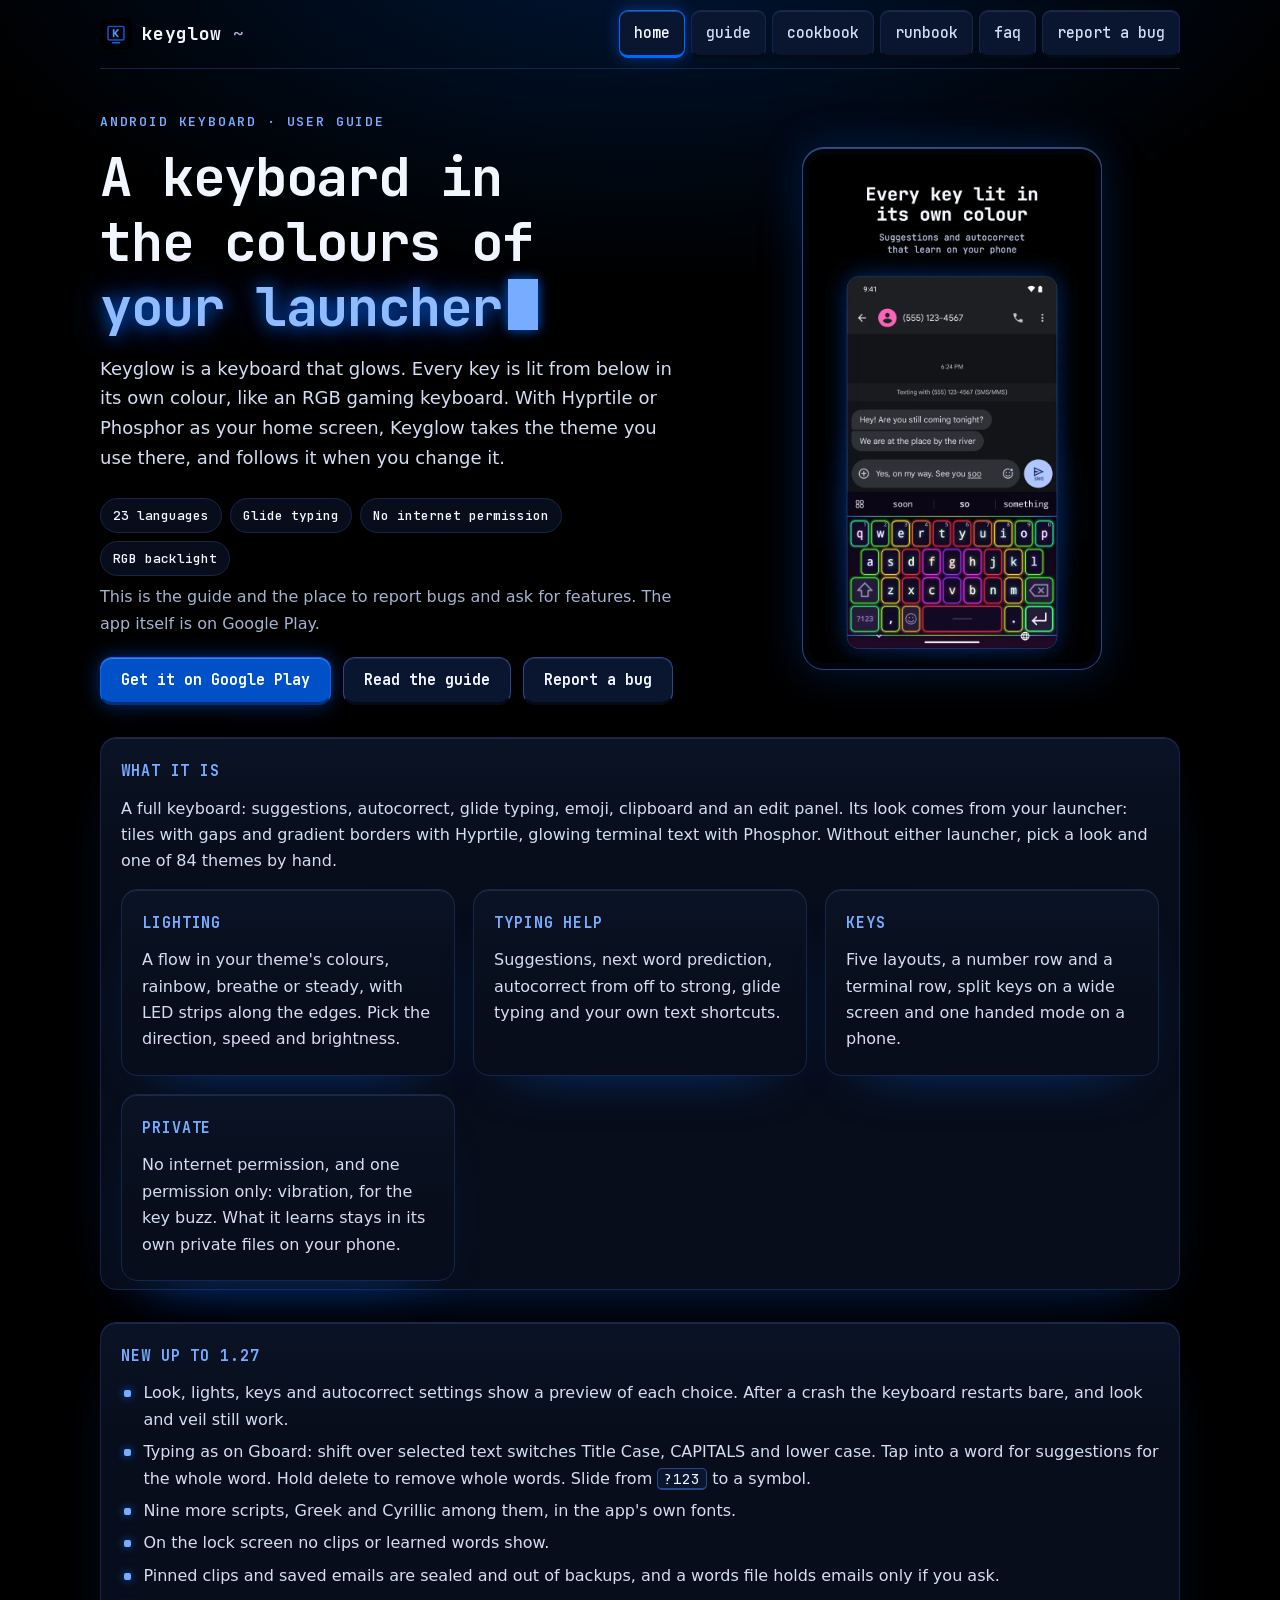
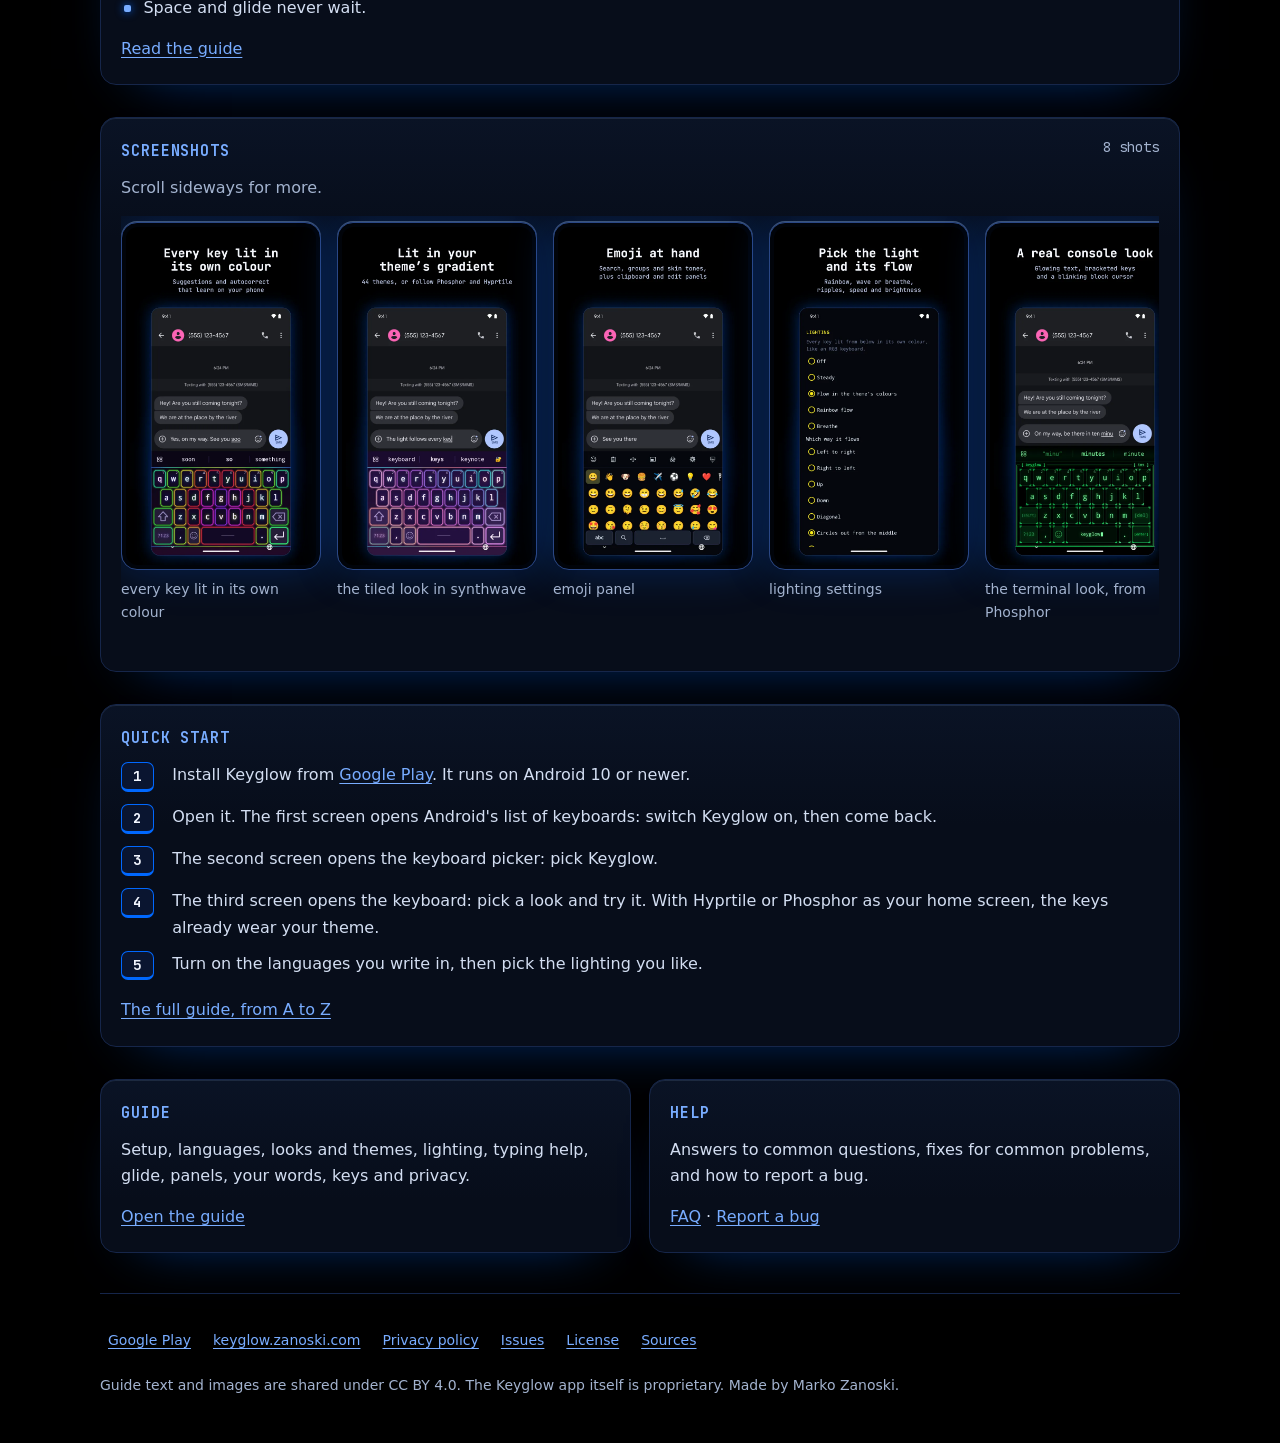
==== docs/index.html @ beb7a423 "Guide follows 1.27: settings previews and the bare restart after a crash" ====
<!doctype html>
<html lang="en">
<head>
<meta charset="utf-8">
<meta name="viewport" content="width=device-width, initial-scale=1, viewport-fit=cover">
<title>Keyglow user guide</title>
<meta name="description" content="Keyglow, an Android keyboard in the colours of your launcher: user guide, FAQ and bug reports.">
<meta name="theme-color" content="#000000">
<meta property="og:title" content="Keyglow user guide">
<meta property="og:description" content="Keyglow, an Android keyboard in the colours of your launcher: user guide, FAQ and bug reports.">
<meta property="og:image" content="https://zanoshky.github.io/keyglow-keyboard/img/phone-1-rainbow.webp">
<link rel="icon" href="img/favicon.svg" type="image/svg+xml">
<link rel="icon" type="image/png" href="img/icon-192.png">
<link rel="preload" href="fonts/jetbrains-mono-latin.woff2" as="font" type="font/woff2" crossorigin>
<link rel="stylesheet" href="style.css">
</head>
<body>
<a class="skip" href="#main">Skip to content</a>
<div class="wrap">
<header class="top">
  <a class="brand" href="index.html"><img src="img/icon-192.png" alt="" width="32" height="32"><span>keyglow <span class="path">~</span></span></a>
  <nav class="nav" aria-label="Guide pages"><ul><li><a href="index.html" aria-current="page">home</a></li><li><a href="guide.html">guide</a></li><li><a href="cookbook.html">cookbook</a></li><li><a href="runbook.html">runbook</a></li><li><a href="faq.html">faq</a></li><li><a href="report.html">report a bug</a></li></ul></nav>
</header>
<main id="main">

<section class="hero" aria-labelledby="hero-h">
  <div>
    <p class="eyebrow">Android keyboard · user guide</p>
    <h1 id="hero-h">A keyboard in the colours of <span class="glow">your launcher</span><span class="cursor" aria-hidden="true"></span></h1>
    <p class="lede">Keyglow is a keyboard that glows. Every key is lit from below in its own colour, like an RGB gaming keyboard. With Hyprtile or Phosphor as your home screen, Keyglow takes the theme you use there, and follows it when you change it.</p>
    <ul class="facts" aria-label="Key facts">
      <li>23 languages</li><li>Glide typing</li><li>No internet permission</li><li>RGB backlight</li>
    </ul>
    <p class="dim">This is the guide and the place to report bugs and ask for features. The app itself is on Google Play.</p>
    <div class="actions">
      <a class="btn" href="https://play.google.com/store/apps/details?id=com.zanoshky.keyglow&amp;referrer=utm_source%3Dkeyglow-guide%26utm_medium%3Ddocs%26utm_campaign%3Dkeyglow-2026-11">Get it on Google Play</a>
      <a class="btn ghost" href="guide.html">Read the guide</a>
      <a class="btn ghost" href="report.html">Report a bug</a>
    </div>
  </div>
  <div class="phone"><img src="img/phone-1-rainbow.webp" width="720" height="1280" alt="Keyglow under a text message. Every key has its own coloured outline, green, yellow, red, pink and purple, and the strip above the keys offers soon, so and something."></div>
</section>

<section class="box" id="what" aria-labelledby="what-h"><h2 class="tag" id="what-h">what it is</h2>
<p>A full keyboard: suggestions, autocorrect, glide typing, emoji, clipboard and an edit panel. Its look comes from your launcher: tiles with gaps and gradient borders with Hyprtile, glowing terminal text with Phosphor. Without either launcher, pick a look and one of 84 themes by hand.</p>
<div class="grid">
<div class="box"><h3 class="tag">lighting</h3>
<p>A flow in your theme's colours, rainbow, breathe or steady, with LED strips along the edges. Pick the direction, speed and brightness.</p>
</div><div class="box"><h3 class="tag">typing help</h3>
<p>Suggestions, next word prediction, autocorrect from off to strong, glide typing and your own text shortcuts.</p>
</div><div class="box"><h3 class="tag">keys</h3>
<p>Five layouts, a number row and a terminal row, split keys on a wide screen and one handed mode on a phone.</p>
</div><div class="box"><h3 class="tag">private</h3>
<p>No internet permission, and one permission only: vibration, for the key buzz. What it learns stays in its own private files on your phone.</p>
</div></div>
</section>

<section class="box" id="new" aria-labelledby="new-h"><h2 class="tag" id="new-h">new up to 1.27</h2>
<ul class="term">
  <li>Look, lights, keys and autocorrect settings show a preview of each choice. After a crash the keyboard restarts bare, and look and veil still work.</li>
  <li>Typing as on Gboard: shift over selected text switches Title Case, CAPITALS and lower case. Tap into a word for suggestions for the whole word. Hold delete to remove whole words. Slide from <code>?123</code> to a symbol.</li>
  <li>Nine more scripts, Greek and Cyrillic among them, in the app's own fonts.</li>
  <li>On the lock screen no clips or learned words show.</li>
  <li>Pinned clips and saved emails are sealed and out of backups, and a words file holds emails only if you ask.</li>
  <li>Space and glide never wait.</li>
</ul>
<p><a href="guide.html">Read the guide</a></p>
</section>

<section class="box" id="shots" aria-labelledby="shots-h"><h2 class="tag" id="shots-h">screenshots</h2><span class="meta">8 shots</span>
<p class="dim">Scroll sideways for more.</p>
<div class="shots-wrap" tabindex="0" role="region" aria-label="Screenshots, scroll sideways">
<ul class="shots">
<li><figure><div class="phone"><img src="img/phone-1-rainbow.webp" width="720" height="1280" loading="lazy" alt="Every key lit in its own colour under a text message, with three suggestions above the keys."></div><figcaption>every key lit in its own colour</figcaption></figure></li>
<li><figure><div class="phone"><img src="img/phone-2-synthwave.webp" width="720" height="1280" loading="lazy" alt="The tiled look in the synthwave theme: keys with gaps and a pink and blue gradient glow."></div><figcaption>the tiled look in synthwave</figcaption></figure></li>
<li><figure><div class="phone"><img src="img/phone-3-emoji.webp" width="720" height="1280" loading="lazy" alt="The emoji panel with group tabs, a grid of faces, a search key and the tools row on top."></div><figcaption>emoji panel</figcaption></figure></li>
<li><figure><div class="phone"><img src="img/phone-4-lighting.webp" width="720" height="1280" loading="lazy" alt="The lighting settings: off, steady, flow in the theme's colours, rainbow flow and breathe, then which way it flows."></div><figcaption>lighting settings</figcaption></figure></li>
<li><figure><div class="phone"><img src="img/phone-5-console.webp" width="720" height="1280" loading="lazy" alt="The terminal look in green: bracketed keys, a keyglow title in the frame and a block cursor on the space bar."></div><figcaption>the terminal look, from Phosphor</figcaption></figure></li>
<li><figure><div class="phone"><img src="img/phone-6-rows.webp" width="720" height="1280" loading="lazy" alt="The amber terminal look with a terminal row of esc, tab, ctrl, alt, slash, minus and arrows, and a number row below it."></div><figcaption>terminal row and number row</figcaption></figure></li>
<li class="t"><figure><div class="phone tab"><img src="img/tablet-1-split.webp" width="800" height="1280" loading="lazy" alt="A tablet in portrait with the keys split into two halves for two thumbs, with a number row and a terminal row."></div><figcaption>split keys on a tablet</figcaption></figure></li>
<li class="w"><figure><div class="phone wide"><img src="img/tablet-2-rainbow.webp" width="1280" height="800" loading="lazy" alt="A tablet in landscape with split keys in rainbow light."></div><figcaption>rainbow on a tablet in landscape</figcaption></figure></li>
</ul>
</div>
</section>

<section class="box" id="start" aria-labelledby="start-h"><h2 class="tag" id="start-h">quick start</h2>
<ol class="steps">
  <li>Install Keyglow from <a href="https://play.google.com/store/apps/details?id=com.zanoshky.keyglow&amp;referrer=utm_source%3Dkeyglow-guide%26utm_medium%3Ddocs%26utm_campaign%3Dkeyglow-2026-11">Google Play</a>. It runs on Android 10 or newer.</li>
  <li>Open it. The first screen opens Android's list of keyboards: switch Keyglow on, then come back.</li>
  <li>The second screen opens the keyboard picker: pick Keyglow.</li>
  <li>The third screen opens the keyboard: pick a look and try it. With Hyprtile or Phosphor as your home screen, the keys already wear your theme.</li>
  <li>Turn on the languages you write in, then pick the lighting you like.</li>
</ol>
<p><a href="guide.html">The full guide, from A to Z</a></p>
</section>

<div class="grid">
<div class="box"><h2 class="tag">guide</h2>
<p>Setup, languages, looks and themes, lighting, typing help, glide, panels, your words, keys and privacy.</p><p><a href="guide.html">Open the guide</a></p>
</div>
<div class="box"><h2 class="tag">help</h2>
<p>Answers to common questions, fixes for common problems, and how to report a bug.</p><p><a href="faq.html">FAQ</a> · <a href="report.html">Report a bug</a></p>
</div>
</div>

</main>
<footer>
  <ul>
    <li><a href="https://play.google.com/store/apps/details?id=com.zanoshky.keyglow&amp;referrer=utm_source%3Dkeyglow-guide%26utm_medium%3Ddocs%26utm_campaign%3Dkeyglow-2026-11">Google Play</a></li>
    <li><a href="https://keyglow.zanoski.com">keyglow.zanoski.com</a></li>
    <li><a href="https://keyglow.zanoski.com/privacy">Privacy policy</a></li>
    <li><a href="https://github.com/Zanoshky/keyglow-keyboard/issues">Issues</a></li>
    <li><a href="https://github.com/Zanoshky/keyglow-keyboard/blob/main/LICENSE">License</a></li>
    <li><a href="sources.html">Sources</a></li>
  </ul>
  <p>Guide text and images are shared under CC BY 4.0. The Keyglow app itself is proprietary. Made by Marko Zanoski.</p>
</footer>
</div>
</body>
</html>
---- docs/style.css ----
@font-face {
  font-family: "JetBrains Mono";
  src: url("fonts/jetbrains-mono-latin.woff2") format("woff2");
  font-weight: 100 800;
  font-style: normal;
  font-display: swap;
  unicode-range: U+0000-00FF, U+0131, U+0152-0153, U+02BB-02BC, U+02C6, U+02DA, U+02DC, U+0304, U+0308, U+0329, U+2000-206F, U+20AC, U+2122, U+2191, U+2193, U+2212, U+2215, U+FEFF, U+FFFD;
}

/* Keyglow user guide. True black, one blue light above the page, panels drawn
   like lit keycaps. Every text colour sits at 7:1 or more on its ground. */
:root {
  --bg: #000000;
  --panel: #070d1a;
  --key: #0a1530;
  --line: #16264a;
  --line-hi: #2a4785;
  --fg: #d3def2;
  --dim: #a3b3cf;
  --bright: #f2f6ff;
  --accent: #0068ff;
  --acct: #78acff;
  --acc-rgb: 0, 104, 255;
  --mono: "JetBrains Mono", ui-monospace, SFMono-Regular, Menlo, Consolas, monospace;
  --sans: system-ui, -apple-system, "Segoe UI", Roboto, "Helvetica Neue", Arial, sans-serif;
  color-scheme: dark;
}
* { box-sizing: border-box; }
html { background: var(--bg); -webkit-text-size-adjust: 100%; scroll-padding-top: 16px; }
body {
  margin: 0;
  background: var(--bg);
  background-image: radial-gradient(ellipse 80% 520px at 50% -80px, rgba(var(--acc-rgb), 0.22), transparent 70%);
  background-repeat: no-repeat;
  color: var(--fg);
  font: 16px/1.65 var(--sans);
  padding-inline: max(16px, env(safe-area-inset-left, 0px)) max(16px, env(safe-area-inset-right, 0px));
}
a { color: var(--acct); text-underline-offset: 3px; }
a:hover { color: var(--bright); }
:focus-visible { outline: 3px solid var(--acct); outline-offset: 3px; border-radius: 6px; }
img { max-width: 100%; height: auto; }
code, kbd {
  font: 0.92em var(--mono);
  color: var(--bright);
  background: var(--key);
  border: 1px solid var(--line-hi);
  border-bottom-width: 2px;
  padding: 0 0.4em;
  border-radius: 5px;
}
.skip {
  position: absolute; left: 16px; top: -100px; z-index: 10;
  background: var(--bright); color: #000; padding: 12px 16px; font-weight: 700;
}
.skip:focus { top: 8px; }
.wrap { max-width: 1080px; margin: 0 auto; }

/* ---------- top bar ---------- */
.top {
  border-bottom: 1px solid var(--line);
  padding-block: 10px;
  display: flex; flex-wrap: wrap; align-items: center; gap: 4px 16px;
}
.brand {
  display: inline-flex; align-items: center; gap: 10px;
  min-height: 48px; padding-right: 8px;
  color: var(--bright); text-decoration: none; font: 700 18px/1 var(--mono); letter-spacing: 0.02em;
}
.brand img { width: 32px; height: 32px; border-radius: 8px; }
.brand .path { color: var(--dim); font-weight: 400; }
.nav { margin-left: auto; }
.nav ul { list-style: none; margin: 0; padding: 0; display: flex; flex-wrap: wrap; gap: 6px; }
/* Each link is a keycap: a bright top edge, a darker bottom bevel. */
.nav a {
  display: inline-flex; align-items: center; min-height: 48px; padding: 0 14px;
  font: 500 15px/1 var(--mono); color: var(--fg); text-decoration: none;
  background: var(--key); border: 1px solid var(--line); border-bottom: 3px solid #050a17; border-radius: 9px;
  box-shadow: inset 0 1px 0 rgba(160, 200, 255, 0.12);
}
.nav a:hover { color: var(--bright); border-color: var(--line-hi); border-bottom-color: #050a17; }
.nav a[aria-current="page"] {
  color: var(--bright); border-color: var(--accent); border-bottom-color: var(--accent);
  box-shadow: 0 0 16px rgba(var(--acc-rgb), 0.45), inset 0 1px 0 rgba(160, 200, 255, 0.25);
}

/* ---------- headings and text ---------- */
h1, h2, h3 { color: var(--bright); line-height: 1.2; font-family: var(--mono); font-weight: 700; }
h1 { font-size: clamp(32px, 6.4vw, 54px); margin: 0 0 14px; letter-spacing: -0.02em; text-wrap: balance; }
h1 .glow { color: #8fbcff; text-shadow: 0 0 18px rgba(var(--acc-rgb), 0.9), 0 0 42px rgba(var(--acc-rgb), 0.55); }
h2 { font-size: clamp(20px, 3.6vw, 26px); margin: 0 0 12px; }
h3 { font-size: 17px; margin: 22px 0 8px; }
p { margin: 0 0 14px; }
.lede { font-size: 18px; max-width: 62ch; margin-bottom: 26px; }
.dim { color: var(--dim); }
.eyebrow { font: 600 13px/1.4 var(--mono); letter-spacing: 0.14em; text-transform: uppercase; color: var(--acct); margin: 0 0 14px; }
.cursor { display: inline-block; width: 0.55em; height: 0.95em; background: var(--acct); vertical-align: -0.08em; margin-left: 6px;
          animation: blink 1.06s steps(1) infinite; box-shadow: 0 0 12px rgba(var(--acc-rgb), 0.9); }
@keyframes blink { 50% { opacity: 0; } }

main { padding-block: 28px 40px; }
section { margin-block: 0 32px; scroll-margin-top: 16px; }

/* ---------- panels: lit keycaps on black ---------- */
.box {
  position: relative;
  background: linear-gradient(180deg, #0a1325, var(--panel) 120px);
  border: 1px solid var(--line);
  border-radius: 16px;
  padding: 20px 20px 8px;
  margin-top: 18px;
  box-shadow: inset 0 1px 0 rgba(160, 200, 255, 0.12), 0 24px 60px -40px rgba(var(--acc-rgb), 0.6);
}
.box > .tag {
  display: inline-block; margin: 0 0 14px;
  font: 700 15px/1.3 var(--mono); letter-spacing: 0.06em; text-transform: uppercase; color: var(--acct);
}
.box > .tag .n { color: var(--dim); margin-right: 10px; }
.box > .meta { float: right; color: var(--dim); font: 14px var(--mono); }
.box.lit { border-color: var(--accent); box-shadow: 0 0 0 1px rgba(var(--acc-rgb), 0.3), 0 0 28px rgba(var(--acc-rgb), 0.25), inset 0 1px 0 rgba(160, 200, 255, 0.2); }

.grid { display: grid; gap: 18px; grid-template-columns: repeat(auto-fit, minmax(min(100%, 300px), 1fr)); }
.grid .box { margin-top: 0; }
.stack { margin-top: 18px; }

/* ---------- hero ---------- */
.hero { display: grid; gap: 32px; align-items: center; grid-template-columns: minmax(0, 1fr); padding-top: 16px; }
@media (min-width: 860px) { .hero { grid-template-columns: minmax(0, 1.3fr) minmax(0, 1fr); } }
.facts { display: flex; flex-wrap: wrap; gap: 8px; padding: 0; margin: 0 0 8px; list-style: none; }
.facts li { font: 500 13px/1 var(--mono); color: var(--bright); border: 1px solid var(--line); background: var(--panel); padding: 10px 12px; border-radius: 999px; }
.actions { display: flex; flex-wrap: wrap; gap: 12px; margin-top: 20px; }
.btn {
  display: inline-flex; align-items: center; justify-content: center; gap: 8px;
  min-height: 48px; padding: 0 20px; border-radius: 12px;
  font: 700 15px var(--mono); text-decoration: none;
  color: #ffffff; background: #0050c8; border: 1px solid var(--accent); border-bottom: 3px solid #002f78;
  box-shadow: 0 0 20px rgba(var(--acc-rgb), 0.45), inset 0 1px 0 rgba(200, 225, 255, 0.35);
}
.btn:hover { background: #0a5ce0; color: #ffffff; }
.btn.ghost { background: var(--key); color: var(--bright); border-color: var(--line-hi); border-bottom-color: #050a17; box-shadow: inset 0 1px 0 rgba(160, 200, 255, 0.12); }
.btn.ghost:hover { border-color: var(--acct); }

/* a phone on the black, lit from above */
.phone {
  margin: 0 auto; width: min(100%, 300px);
  border: 1px solid var(--line-hi); border-radius: 22px; padding: 6px; background: #01040a;
  box-shadow: 0 -1px 0 rgba(160, 200, 255, 0.35), 0 0 44px rgba(var(--acc-rgb), 0.25);
}
.phone img { display: block; border-radius: 16px; aspect-ratio: 9 / 16; width: 100%; }
.phone.tab img { aspect-ratio: 5 / 8; }
.phone.wide img { aspect-ratio: 16 / 10; }

/* ---------- screenshots strip ---------- */
.shots-wrap { overflow-x: auto; scroll-snap-type: x mandatory; padding: 6px 2px 16px; }
.shots-wrap:focus-visible { outline-offset: -3px; }
.shots { list-style: none; margin: 0; padding: 0; display: flex; gap: 16px; align-items: flex-start; }
.shots li { flex: 0 0 auto; width: 200px; scroll-snap-align: start; }
.shots li.t { width: 250px; }
.shots li.w { width: 400px; }
.shots figure { margin: 0; }
.shots .phone { width: 100%; border-radius: 16px; padding: 4px; }
.shots .phone img { border-radius: 12px; }
.shots figcaption { color: var(--dim); font-size: 14px; margin-top: 8px; }

/* ---------- lists ---------- */
ul.term { padding-left: 0; list-style: none; margin: 0 0 14px; }
ul.term li { position: relative; padding-left: 1.4em; margin-bottom: 6px; }
ul.term li::before { content: ""; position: absolute; left: 0.2em; top: 0.62em; width: 7px; height: 7px; border-radius: 2px; background: var(--acct); box-shadow: 0 0 8px rgba(var(--acc-rgb), 0.9); }
ol.steps { counter-reset: s; list-style: none; padding: 0; margin: 0 0 14px; }
ol.steps li { counter-increment: s; position: relative; padding-left: 3.2em; margin-bottom: 10px; min-height: 2em; }
ol.steps li::before {
  content: counter(s); position: absolute; left: 0; top: 0;
  width: 2.2em; height: 1.8em; display: grid; place-items: center;
  font: 700 14px/1 var(--mono); color: var(--bright);
  background: var(--key); border: 1px solid var(--accent); border-bottom-width: 3px; border-radius: 7px;
}
dl.keys { display: grid; grid-template-columns: minmax(0, 15em) minmax(0, 1fr); gap: 8px 18px; margin: 0 0 14px; }
dl.keys dt { color: var(--bright); font-family: var(--mono); font-size: 15px; }
dl.keys dd { margin: 0; }
@media (max-width: 560px) { dl.keys { grid-template-columns: minmax(0, 1fr); gap: 0; } dl.keys dd { margin-bottom: 12px; color: var(--dim); } }
.langs { display: flex; flex-wrap: wrap; gap: 8px; list-style: none; padding: 0; margin: 0 0 14px; }
.langs li { border: 1px solid var(--line); background: var(--key); border-radius: 8px; padding: 4px 10px; font-size: 15px; }
.langs li span { color: var(--dim); }

/* ---------- table of contents ---------- */
.toc ol { list-style: none; padding: 0; margin: 0 0 8px; columns: 2 240px; column-gap: 24px; }
.toc li { break-inside: avoid; }
.toc a { display: flex; align-items: center; min-height: 48px; text-decoration: none; color: var(--fg); gap: 12px; }
.toc a:hover { color: var(--bright); }
.toc .n { color: var(--acct); font-family: var(--mono); }

/* ---------- faq ---------- */
details { border: 1px solid var(--line); background: var(--key); border-radius: 12px; margin-bottom: 10px; }
summary { cursor: pointer; min-height: 48px; display: flex; align-items: center; padding: 10px 16px; color: var(--bright); font-weight: 700; list-style: none; border-radius: 12px; }
summary::-webkit-details-marker { display: none; }
summary::before { content: "+"; font: 700 18px/1 var(--mono); color: var(--acct); margin-right: 12px; flex: none; width: 1ch; }
details[open] summary::before { content: "\2212"; }
details > div { padding: 0 16px 6px 44px; }

.note { border-left: 3px solid var(--accent); padding: 10px 14px; background: #04122d; border-radius: 0 10px 10px 0; margin: 0 0 14px; }

/* ---------- footer ---------- */
footer { border-top: 1px solid var(--line); padding-block: 22px 32px; color: var(--dim); font-size: 14px; }
footer ul { list-style: none; padding: 0; margin: 0 0 10px; display: flex; flex-wrap: wrap; gap: 4px 6px; }
footer a { display: inline-flex; align-items: center; min-height: 48px; padding: 0 8px; }

@media (prefers-reduced-motion: reduce) { .cursor { animation: none; } html { scroll-behavior: auto; } }
@media (prefers-reduced-motion: no-preference) and (min-width: 900px) { html { scroll-behavior: smooth; } }
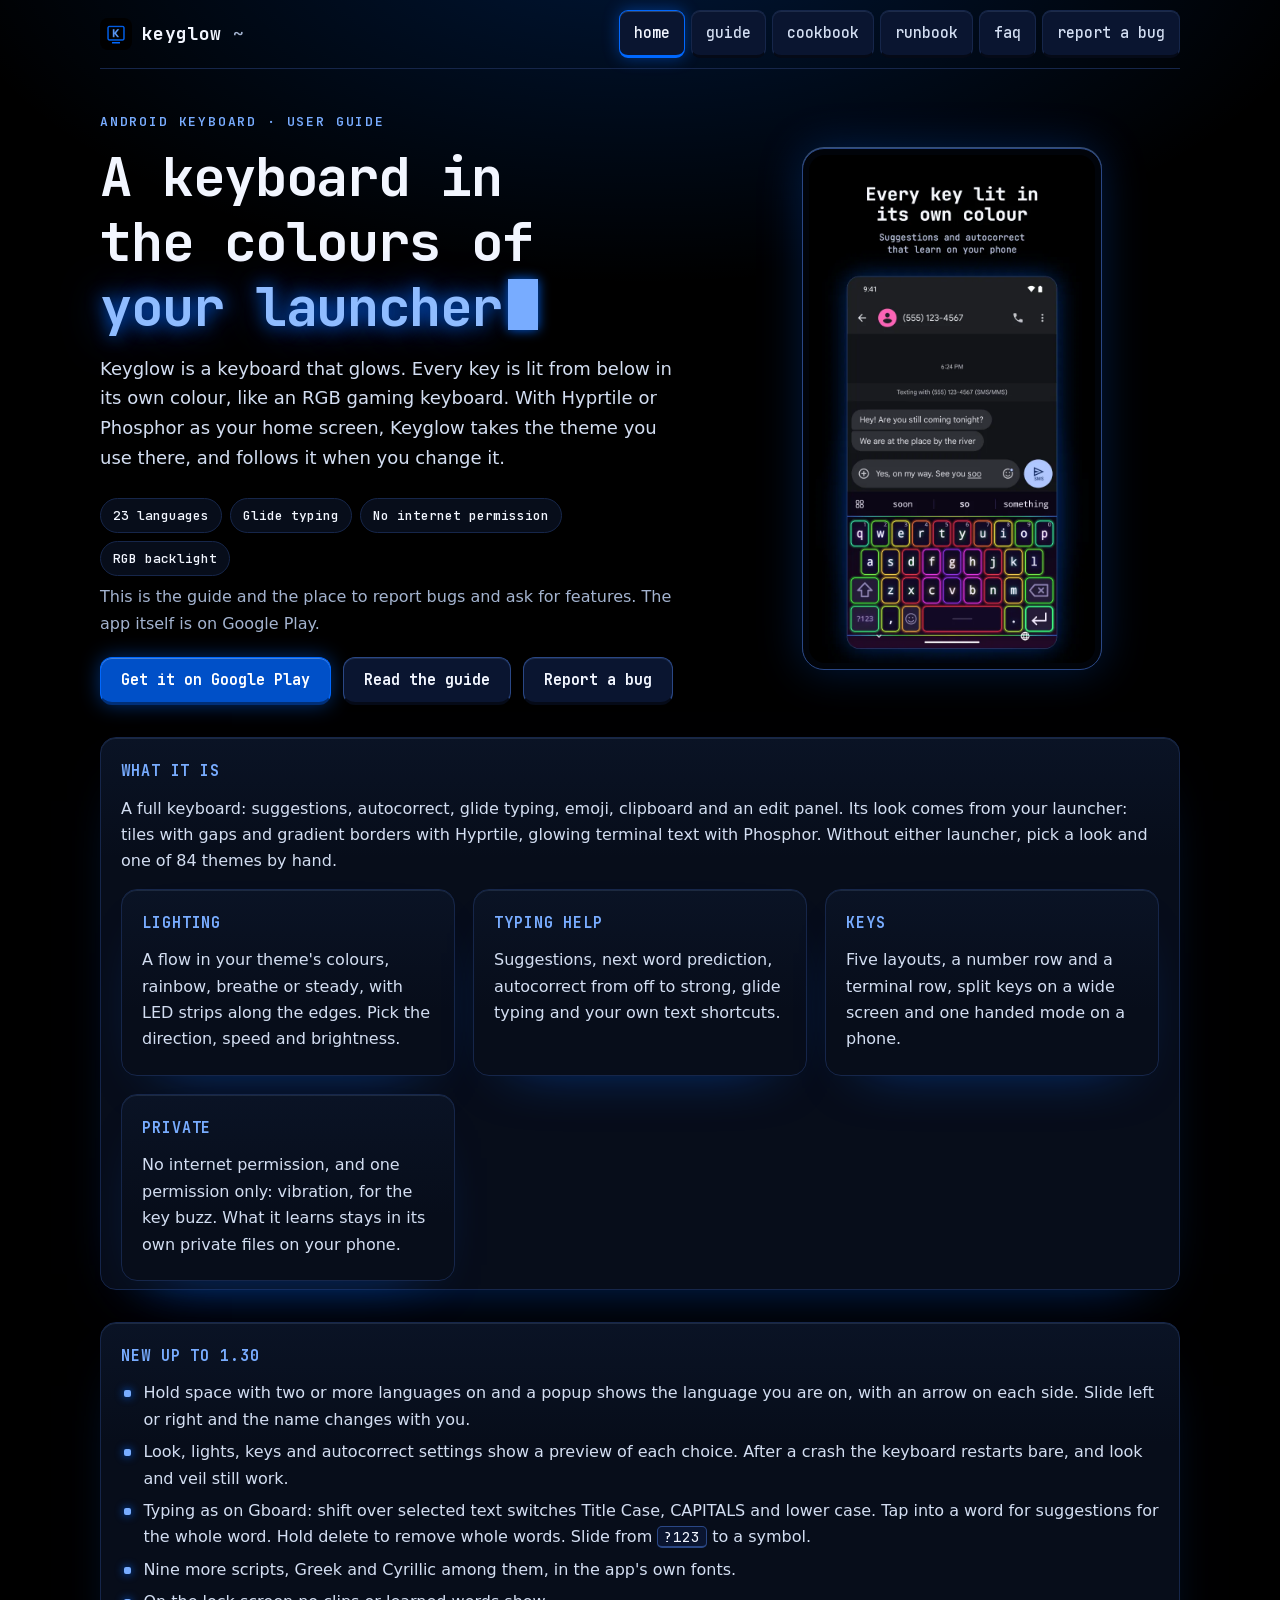
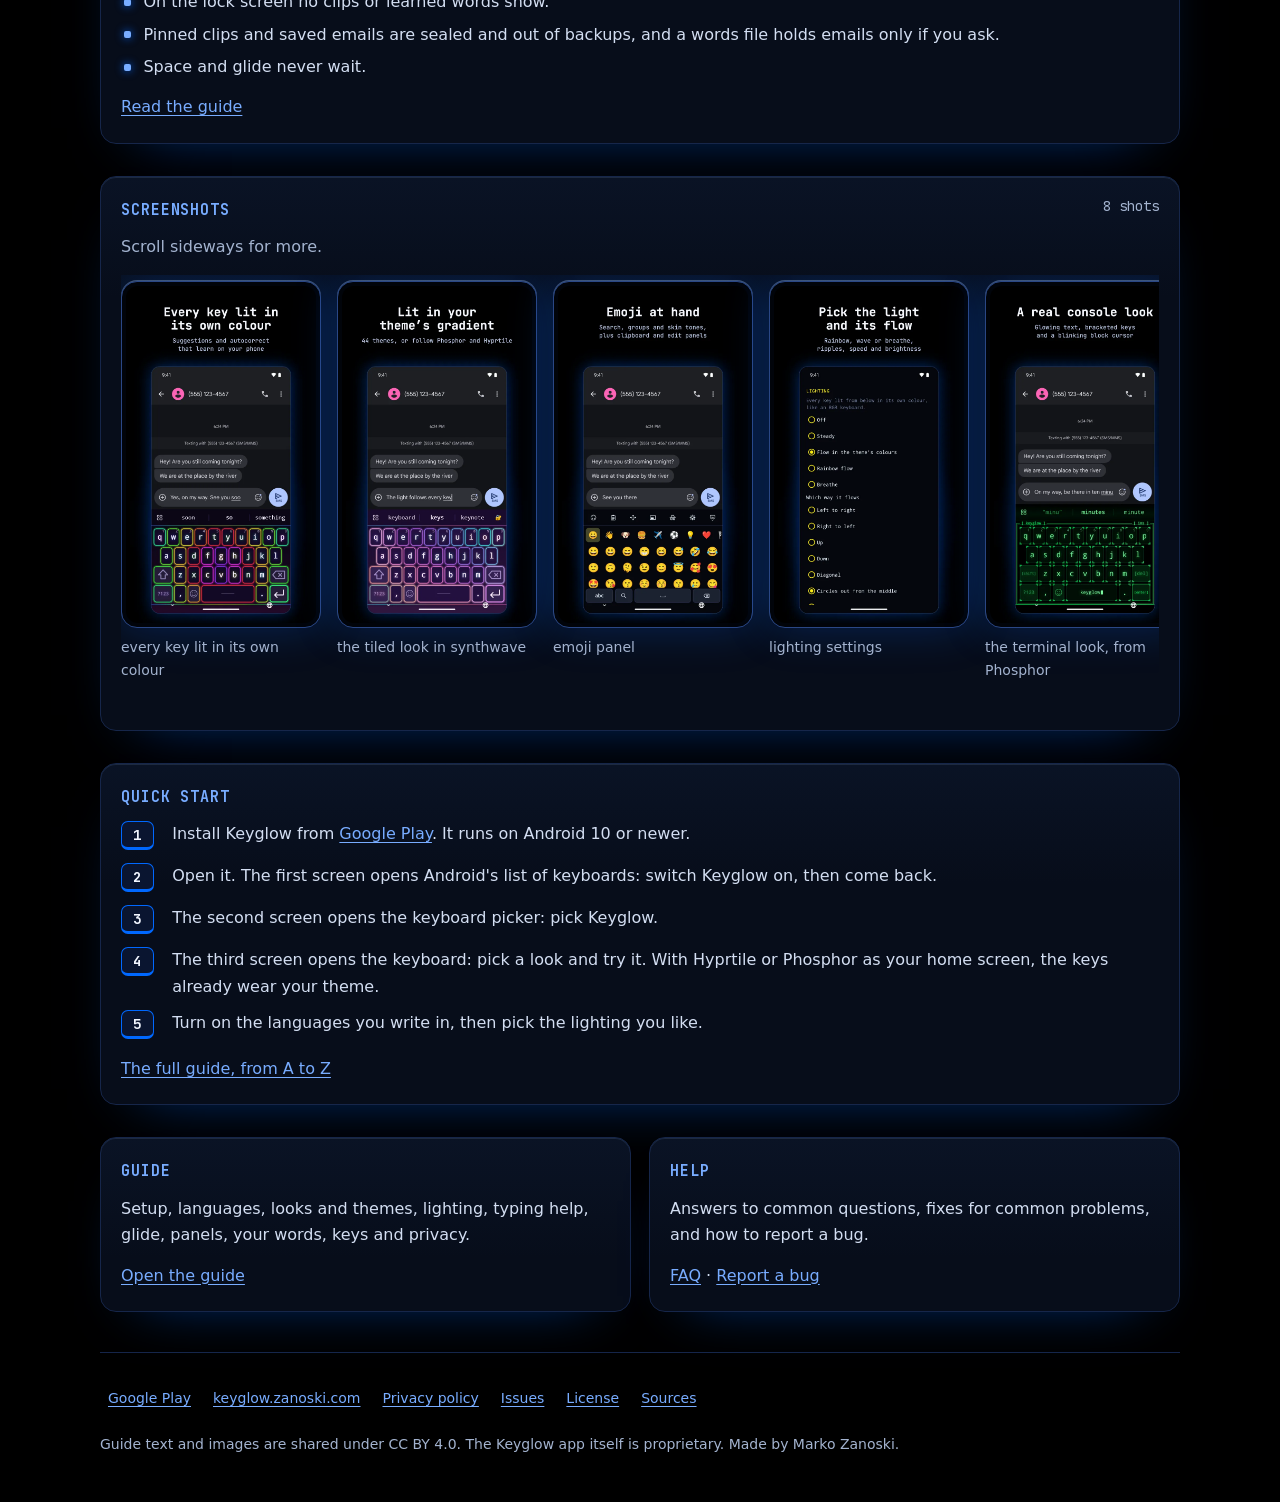
==== commit 716d9ebc: "Guide follows 1.30: holding space shows the language in a popup with arrows" ====
--- a/docs/index.html
+++ b/docs/index.html
@@ -55,8 +55,9 @@
 </div></div>
 </section>
 
-<section class="box" id="new" aria-labelledby="new-h"><h2 class="tag" id="new-h">new up to 1.27</h2>
+<section class="box" id="new" aria-labelledby="new-h"><h2 class="tag" id="new-h">new up to 1.30</h2>
 <ul class="term">
+  <li>Hold space with two or more languages on and a popup shows the language you are on, with an arrow on each side. Slide left or right and the name changes with you.</li>
   <li>Look, lights, keys and autocorrect settings show a preview of each choice. After a crash the keyboard restarts bare, and look and veil still work.</li>
   <li>Typing as on Gboard: shift over selected text switches Title Case, CAPITALS and lower case. Tap into a word for suggestions for the whole word. Hold delete to remove whole words. Slide from <code>?123</code> to a symbol.</li>
   <li>Nine more scripts, Greek and Cyrillic among them, in the app's own fonts.</li>
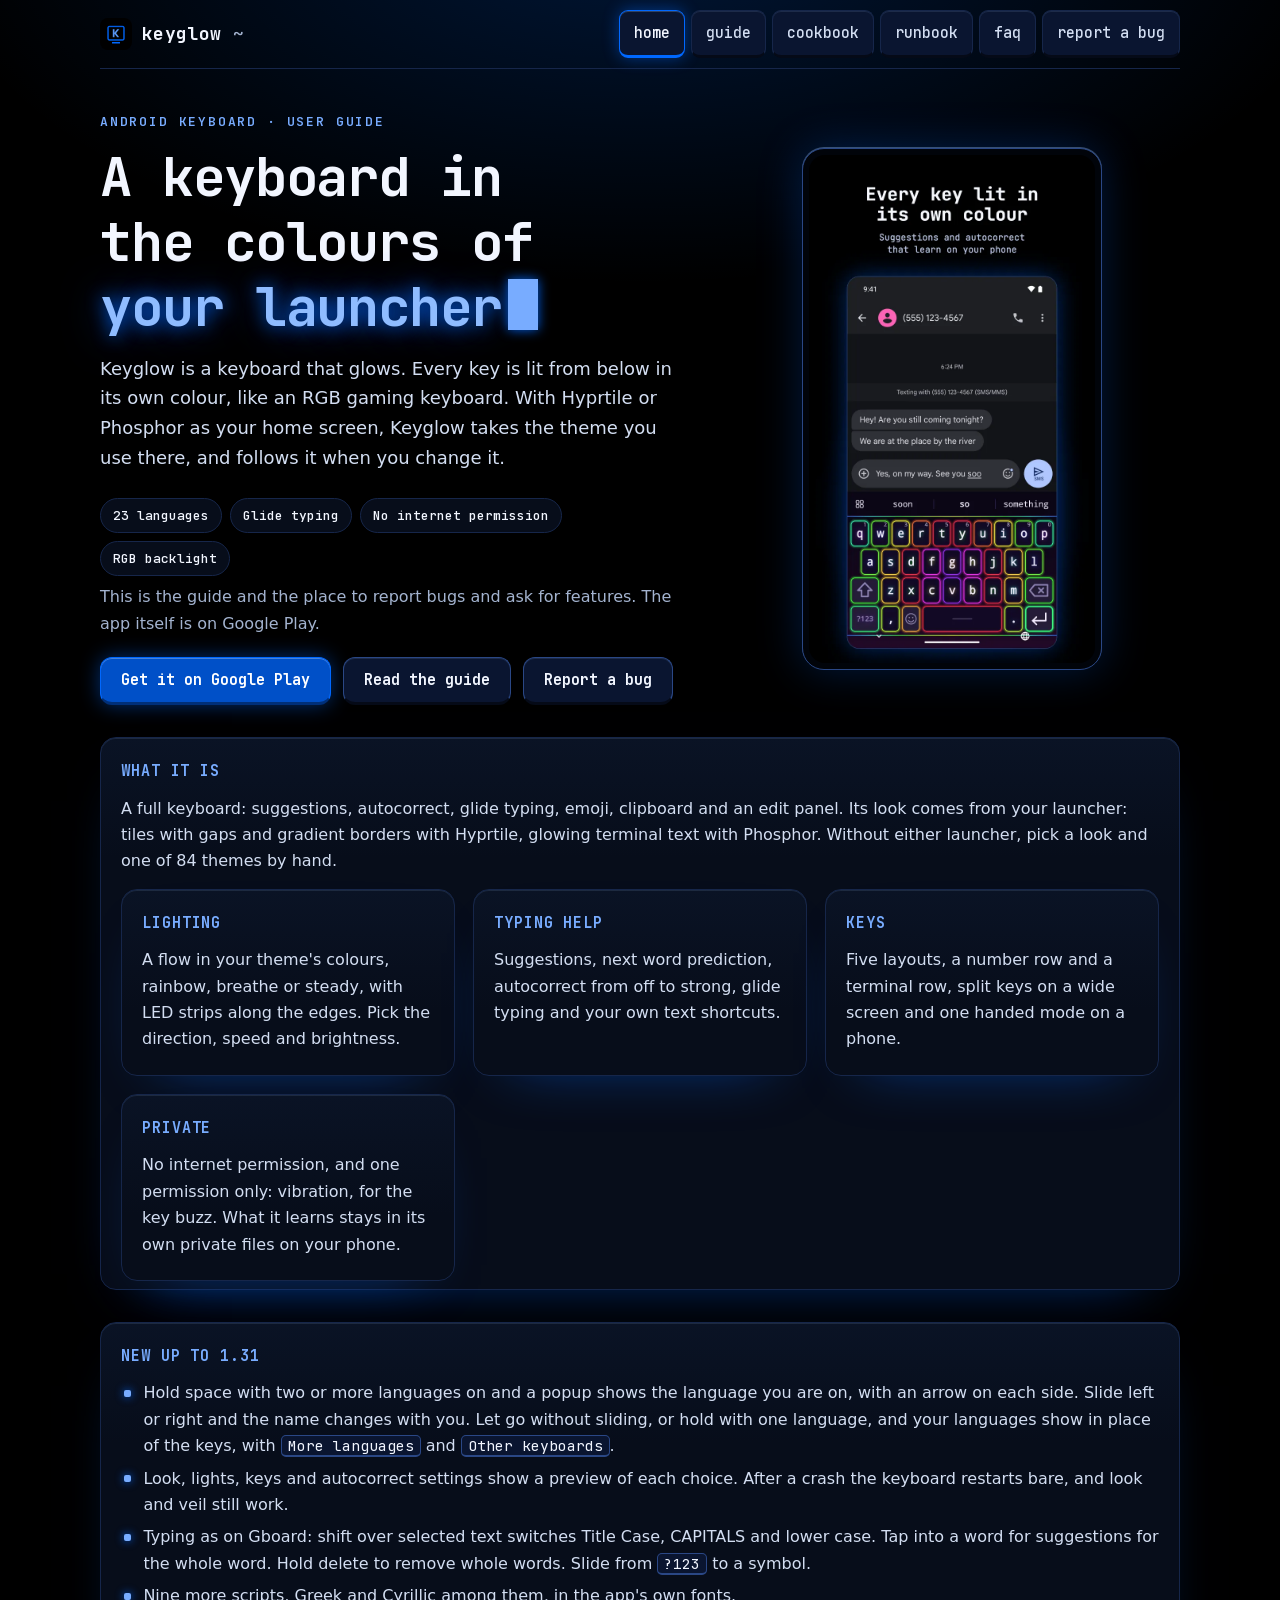
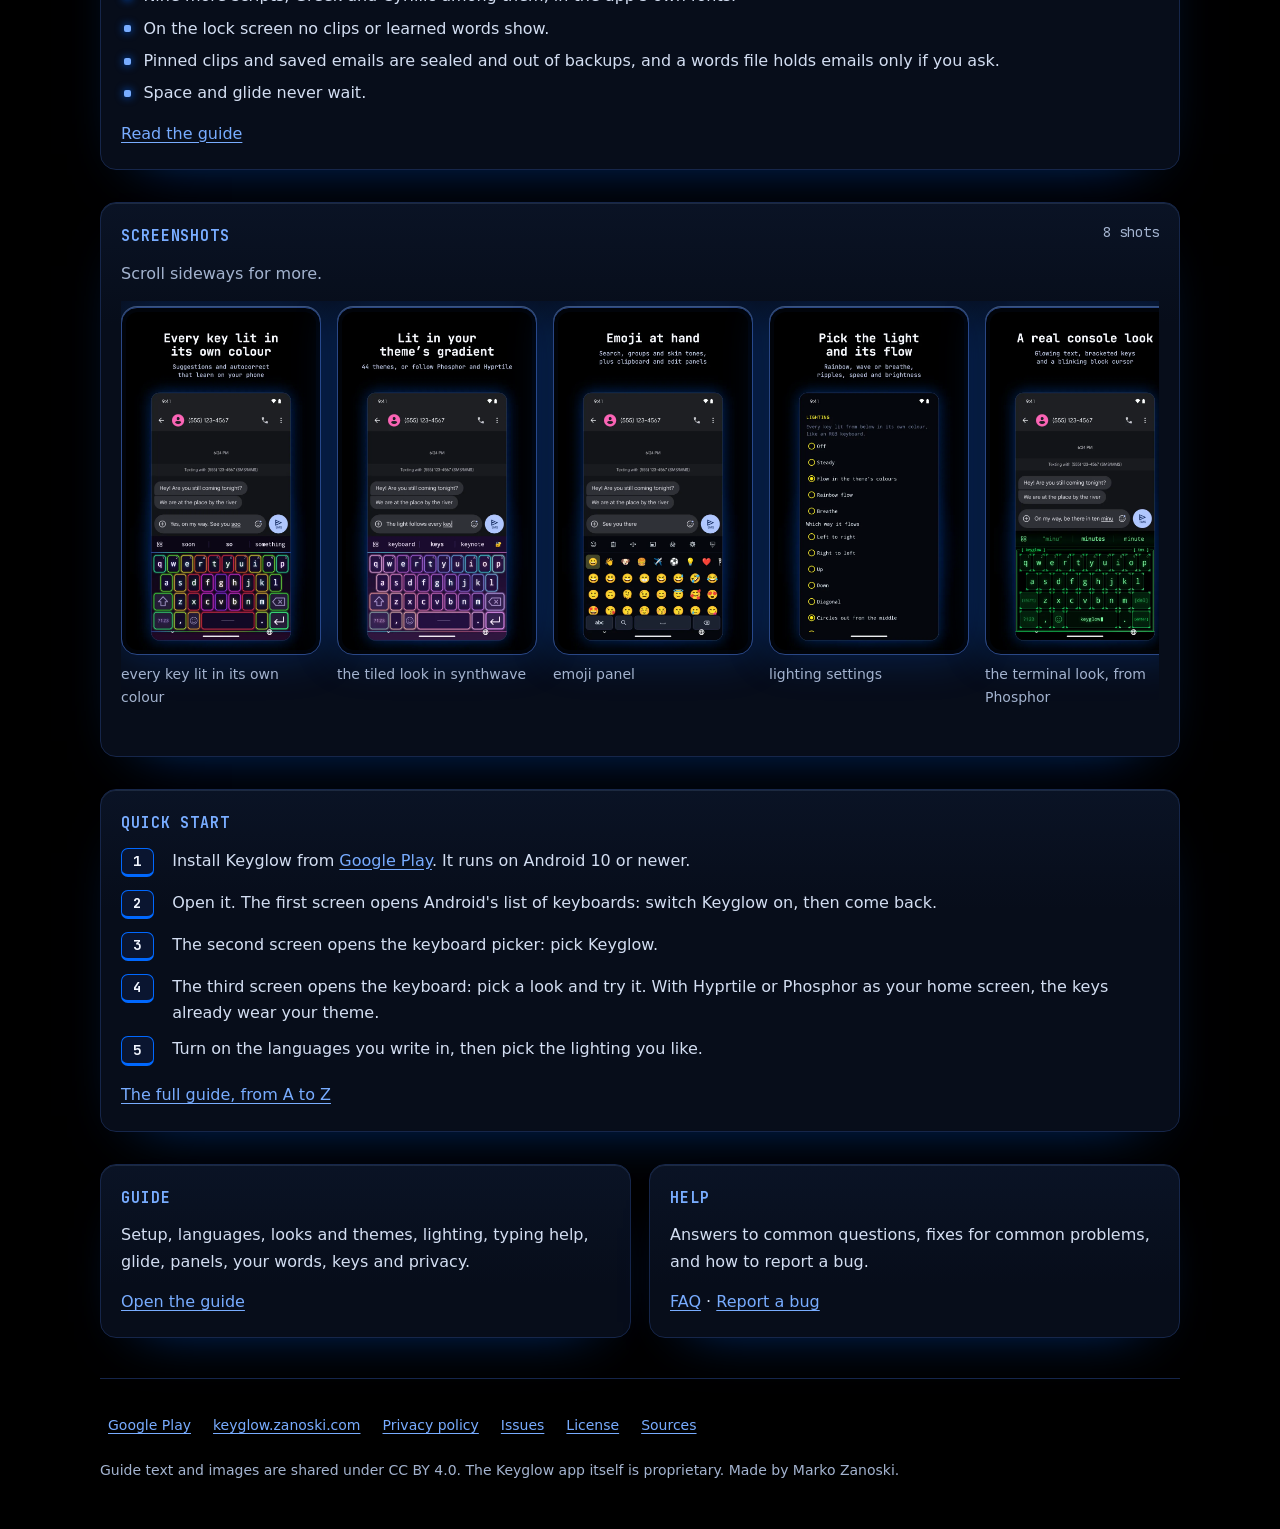
==== commit 7cf90aab: "Guide follows 1.31: holding space shows your languages in place of the keys, with More languages and" ====
--- a/docs/index.html
+++ b/docs/index.html
@@ -55,9 +55,9 @@
 </div></div>
 </section>
 
-<section class="box" id="new" aria-labelledby="new-h"><h2 class="tag" id="new-h">new up to 1.30</h2>
+<section class="box" id="new" aria-labelledby="new-h"><h2 class="tag" id="new-h">new up to 1.31</h2>
 <ul class="term">
-  <li>Hold space with two or more languages on and a popup shows the language you are on, with an arrow on each side. Slide left or right and the name changes with you.</li>
+  <li>Hold space with two or more languages on and a popup shows the language you are on, with an arrow on each side. Slide left or right and the name changes with you. Let go without sliding, or hold with one language, and your languages show in place of the keys, with <code>More languages</code> and <code>Other keyboards</code>.</li>
   <li>Look, lights, keys and autocorrect settings show a preview of each choice. After a crash the keyboard restarts bare, and look and veil still work.</li>
   <li>Typing as on Gboard: shift over selected text switches Title Case, CAPITALS and lower case. Tap into a word for suggestions for the whole word. Hold delete to remove whole words. Slide from <code>?123</code> to a symbol.</li>
   <li>Nine more scripts, Greek and Cyrillic among them, in the app's own fonts.</li>
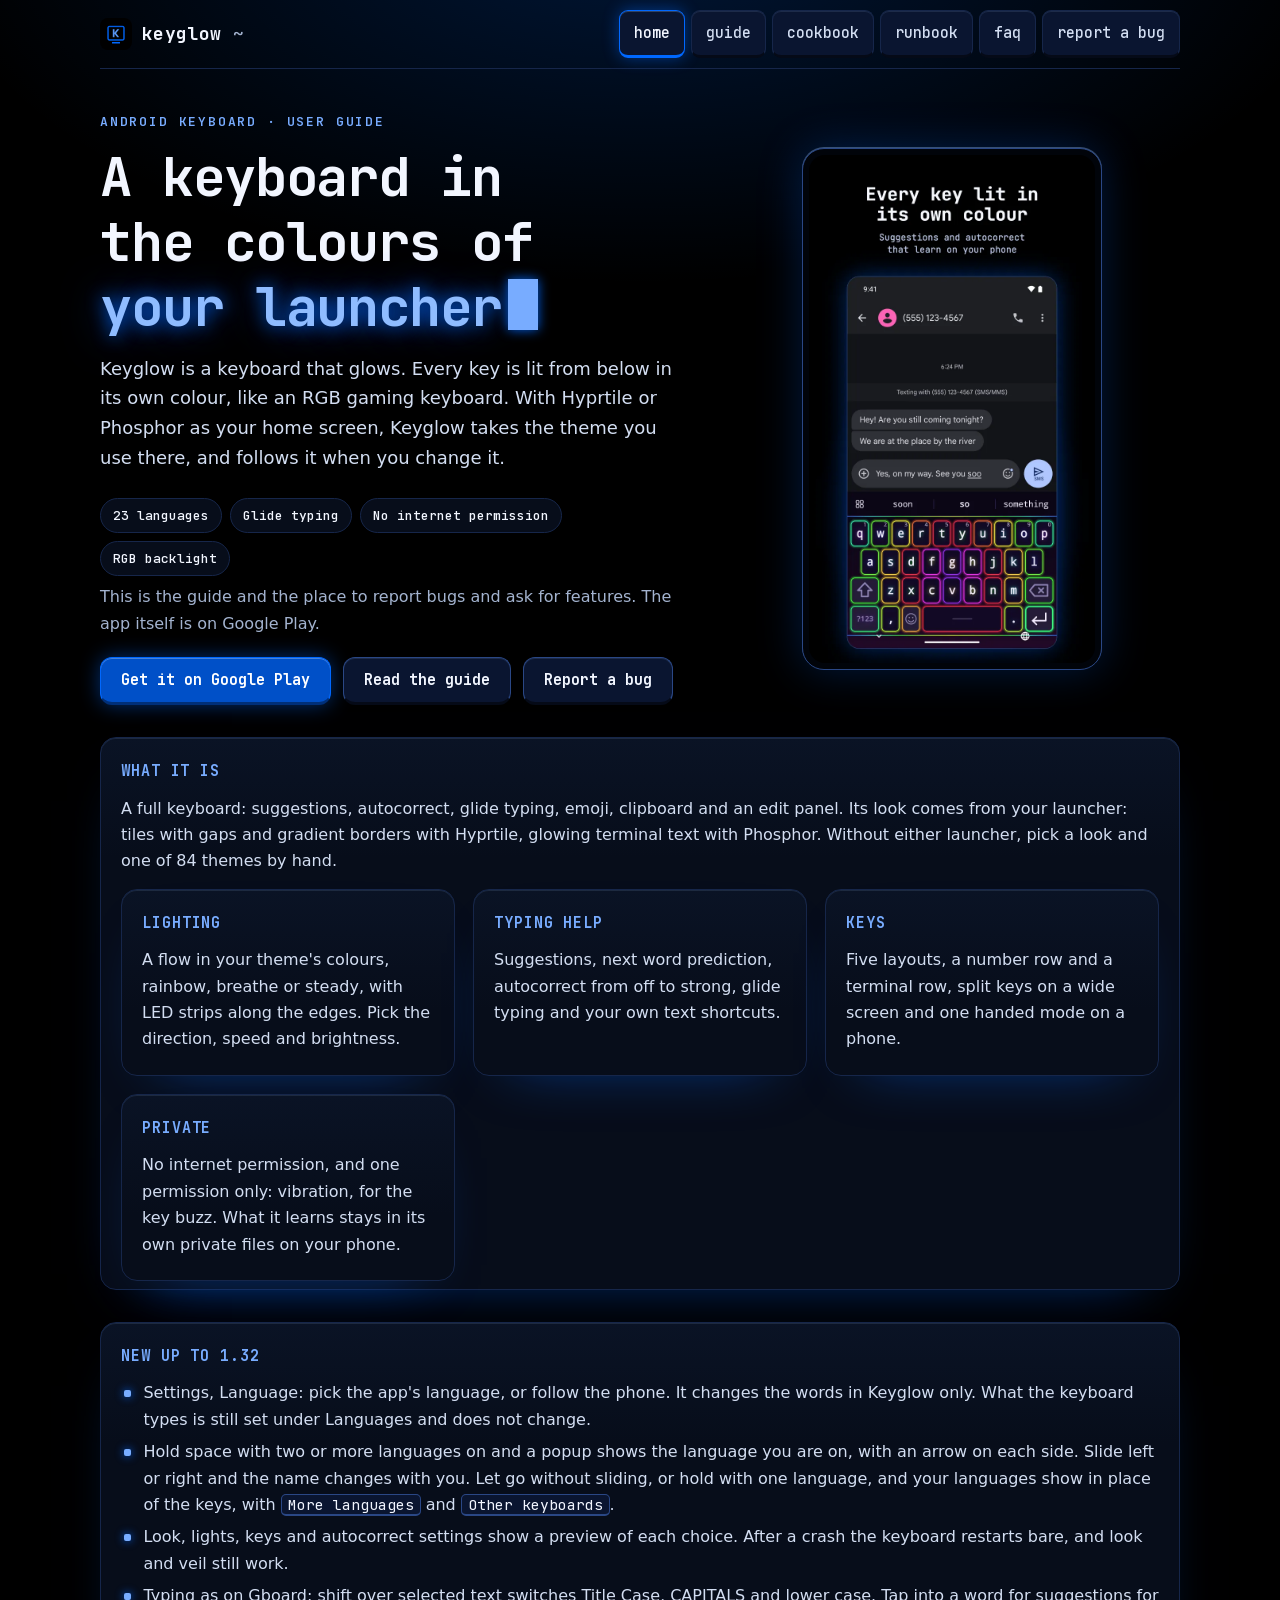
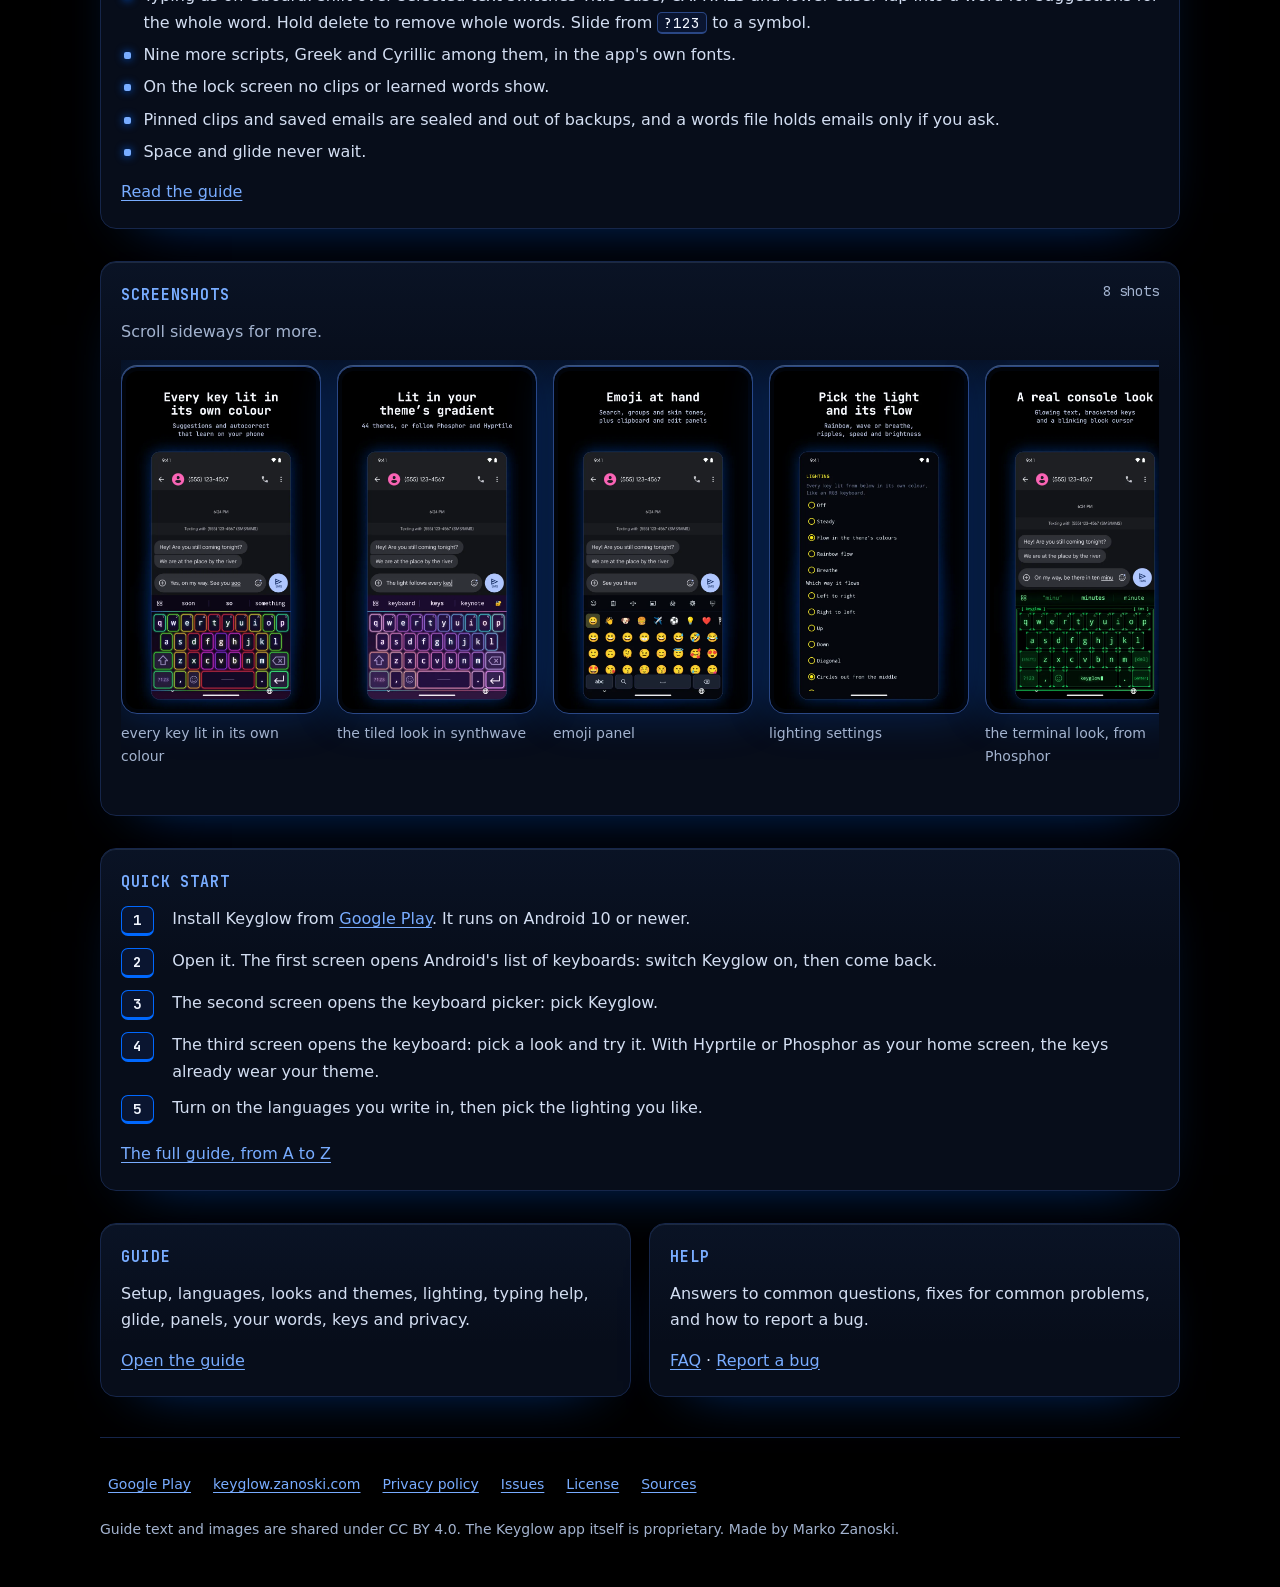
==== commit 8e946540: "Guide: 1.32 Settings Language, FAQ on typing language" ====
--- a/docs/index.html
+++ b/docs/index.html
@@ -55,8 +55,9 @@
 </div></div>
 </section>
 
-<section class="box" id="new" aria-labelledby="new-h"><h2 class="tag" id="new-h">new up to 1.31</h2>
+<section class="box" id="new" aria-labelledby="new-h"><h2 class="tag" id="new-h">new up to 1.32</h2>
 <ul class="term">
+  <li>Settings, Language: pick the app's language, or follow the phone. It changes the words in Keyglow only. What the keyboard types is still set under Languages and does not change.</li>
   <li>Hold space with two or more languages on and a popup shows the language you are on, with an arrow on each side. Slide left or right and the name changes with you. Let go without sliding, or hold with one language, and your languages show in place of the keys, with <code>More languages</code> and <code>Other keyboards</code>.</li>
   <li>Look, lights, keys and autocorrect settings show a preview of each choice. After a crash the keyboard restarts bare, and look and veil still work.</li>
   <li>Typing as on Gboard: shift over selected text switches Title Case, CAPITALS and lower case. Tap into a word for suggestions for the whole word. Hold delete to remove whole words. Slide from <code>?123</code> to a symbol.</li>
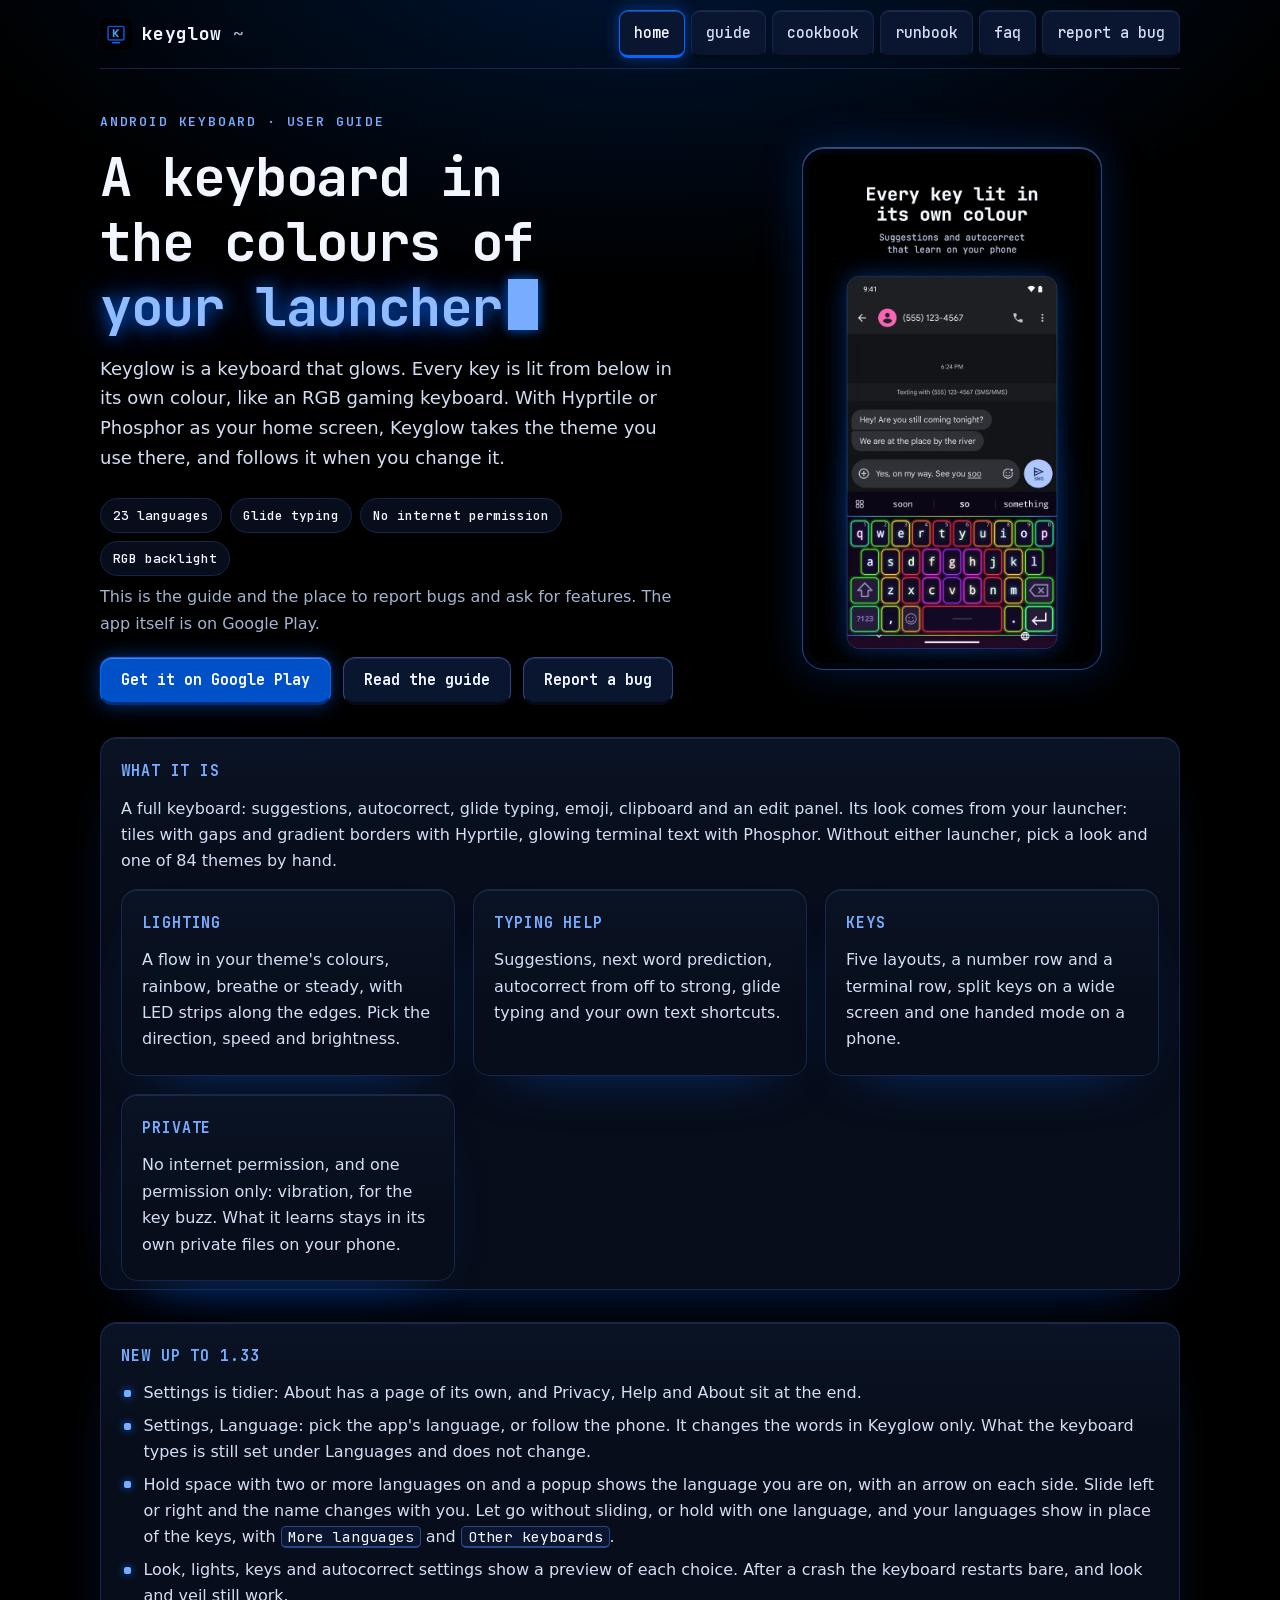
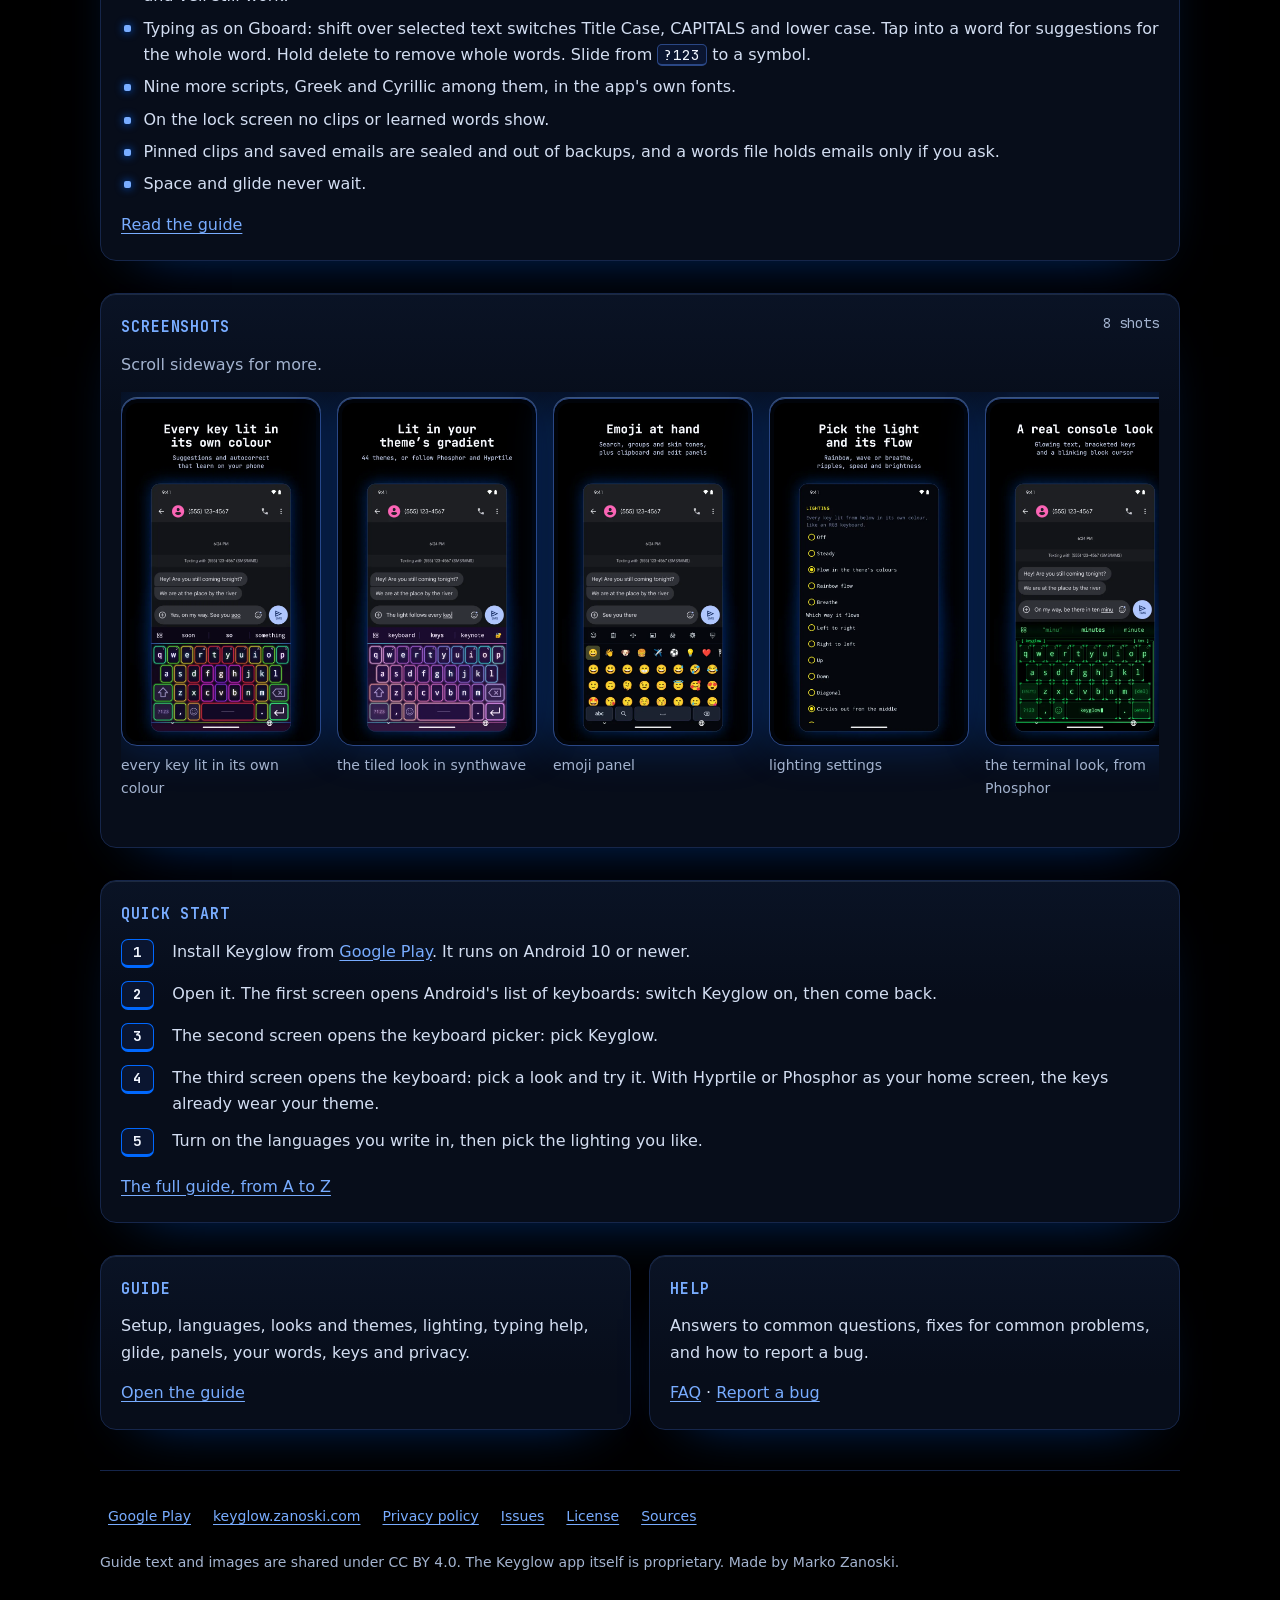
==== commit 21b226e6: "Guide: new up to 1.33, Settings map order and About" ====
--- a/docs/index.html
+++ b/docs/index.html
@@ -55,8 +55,9 @@
 </div></div>
 </section>
 
-<section class="box" id="new" aria-labelledby="new-h"><h2 class="tag" id="new-h">new up to 1.32</h2>
+<section class="box" id="new" aria-labelledby="new-h"><h2 class="tag" id="new-h">new up to 1.33</h2>
 <ul class="term">
+  <li>Settings is tidier: About has a page of its own, and Privacy, Help and About sit at the end.</li>
   <li>Settings, Language: pick the app's language, or follow the phone. It changes the words in Keyglow only. What the keyboard types is still set under Languages and does not change.</li>
   <li>Hold space with two or more languages on and a popup shows the language you are on, with an arrow on each side. Slide left or right and the name changes with you. Let go without sliding, or hold with one language, and your languages show in place of the keys, with <code>More languages</code> and <code>Other keyboards</code>.</li>
   <li>Look, lights, keys and autocorrect settings show a preview of each choice. After a crash the keyboard restarts bare, and look and veil still work.</li>
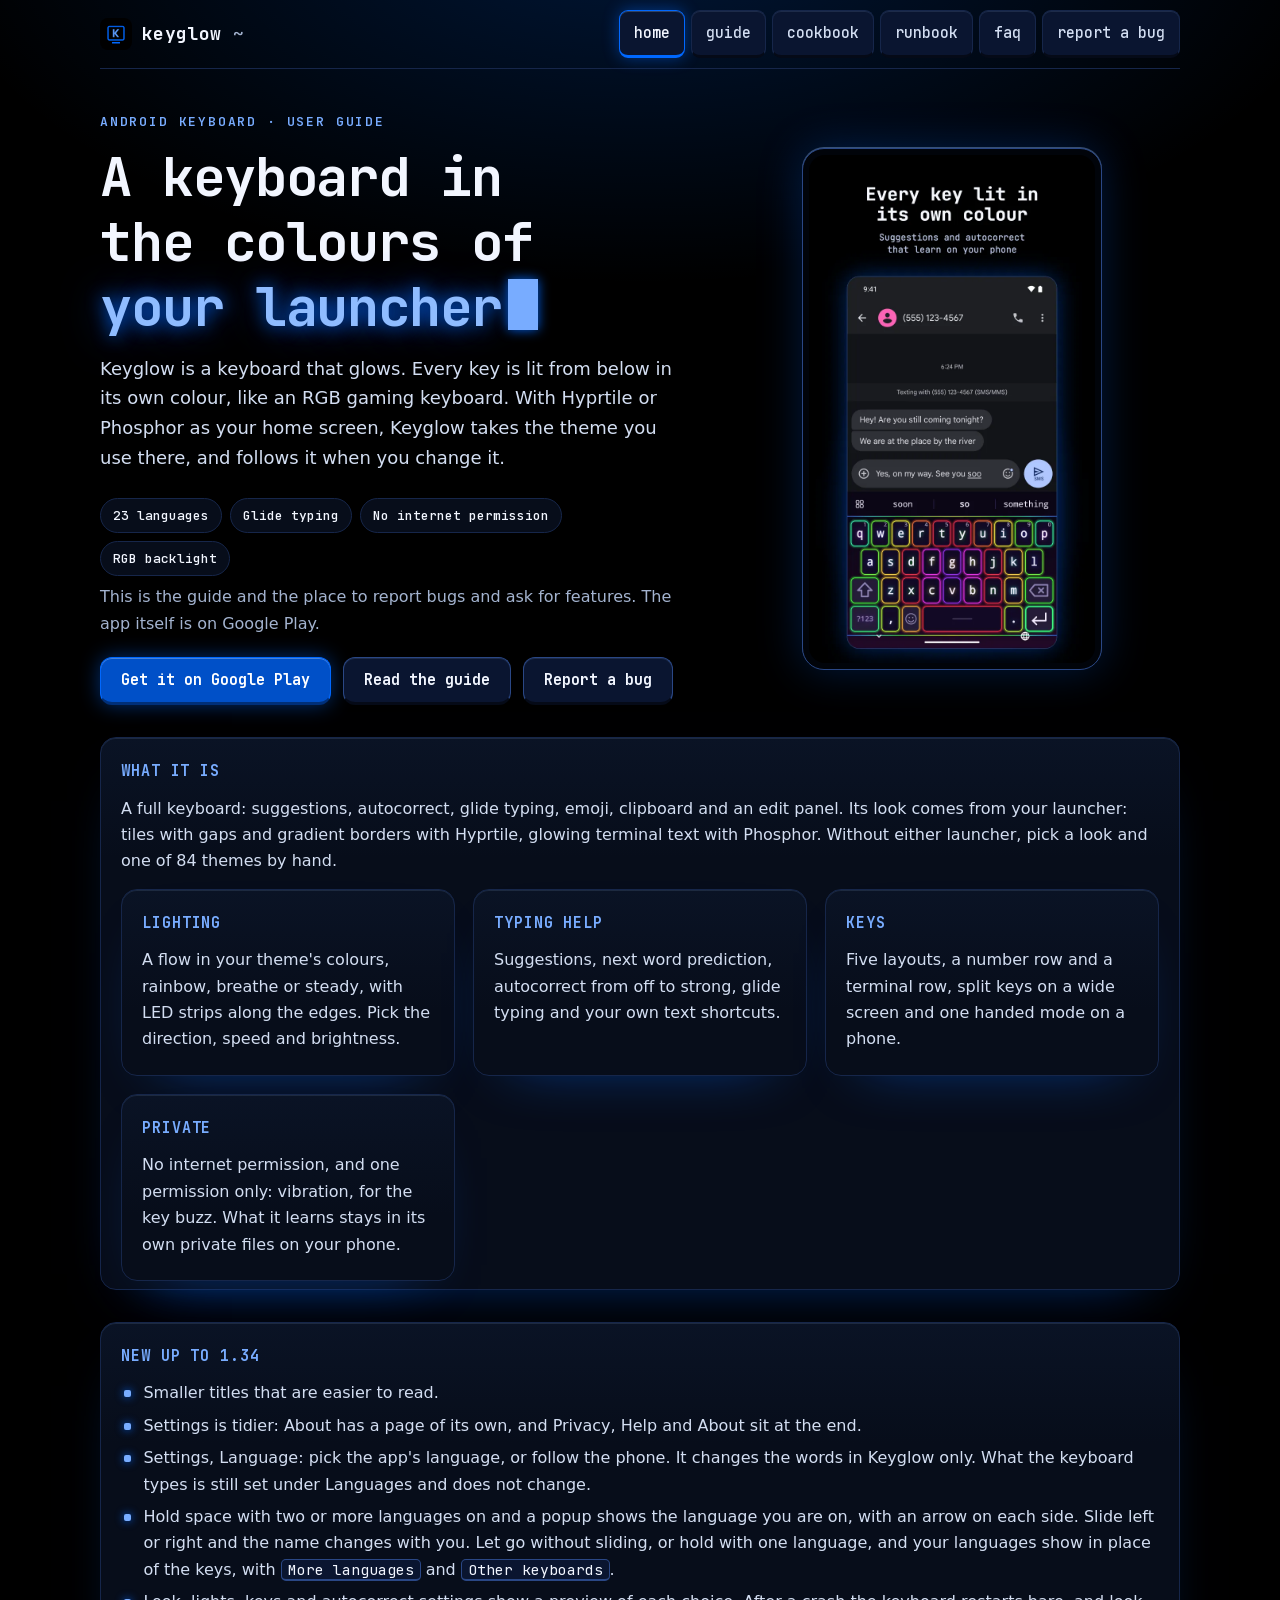
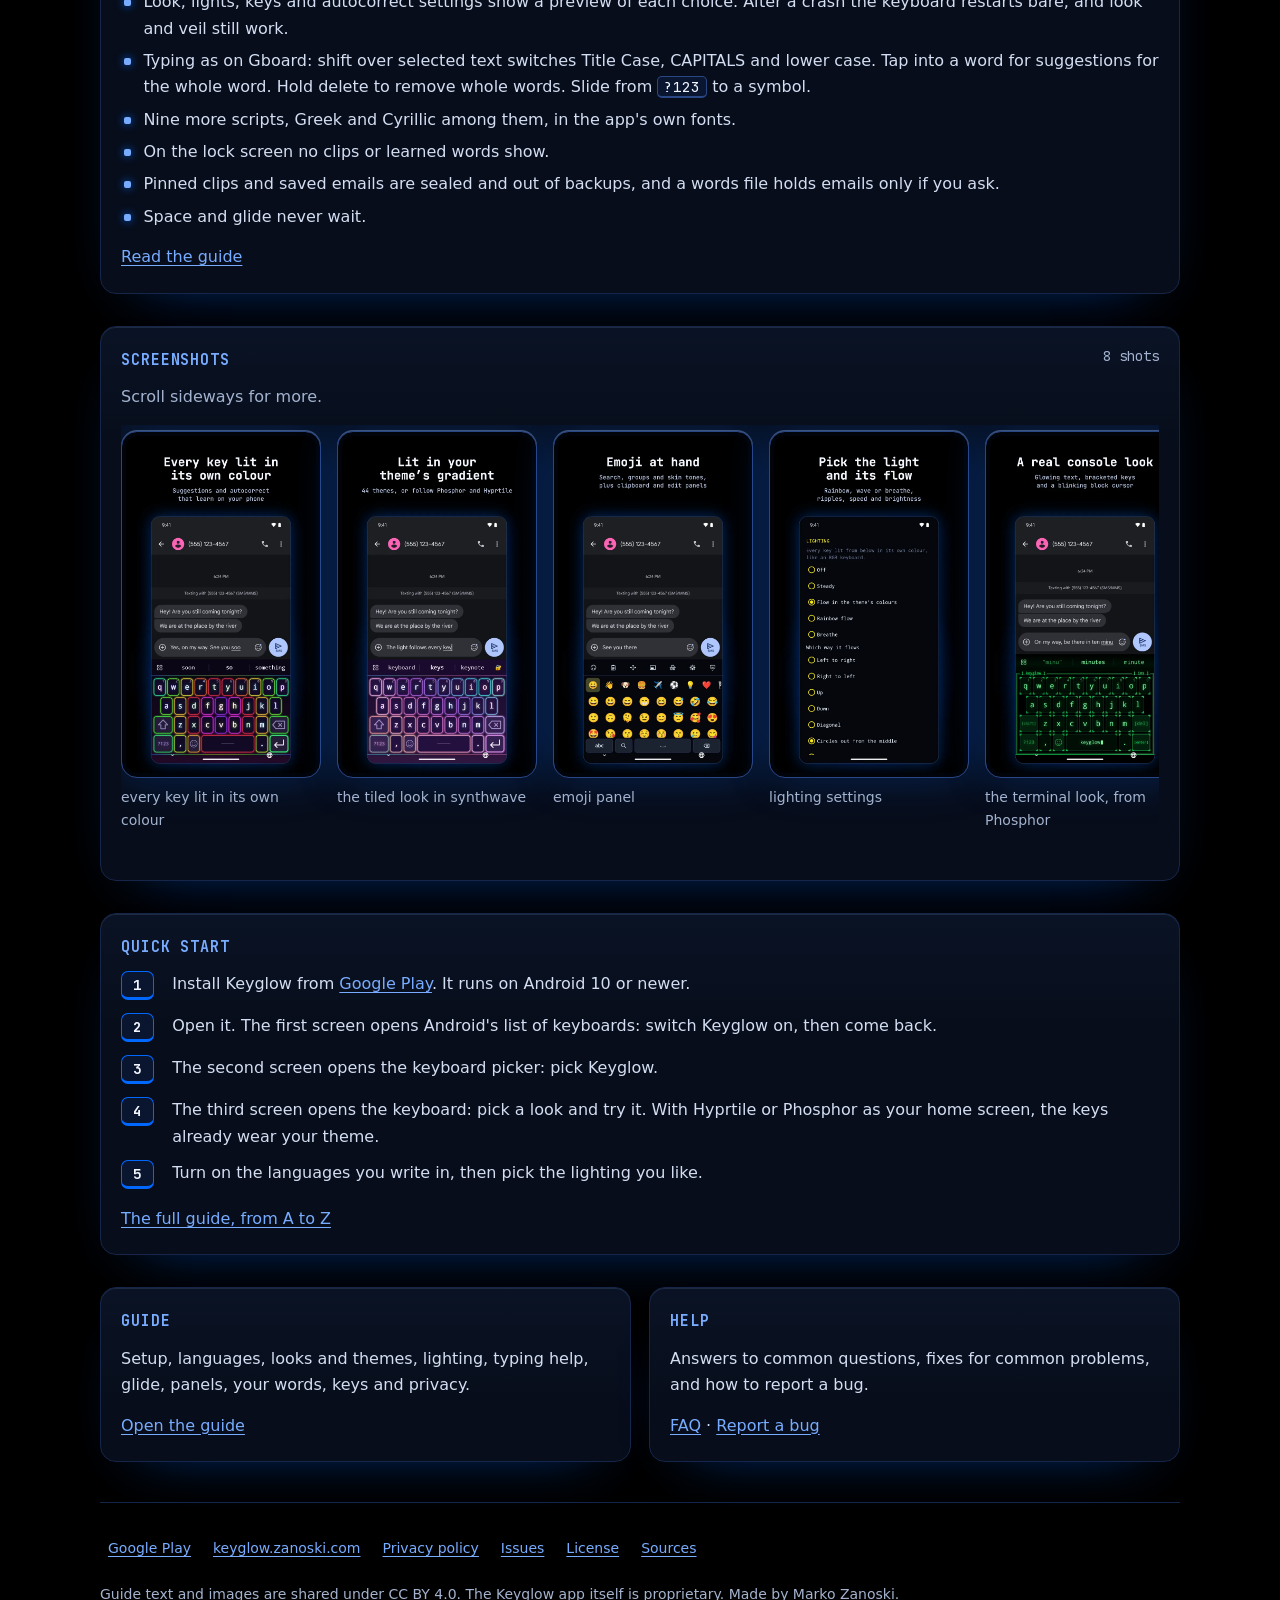
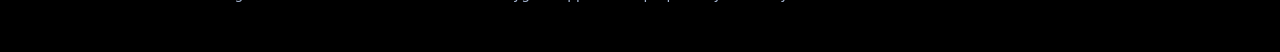
==== commit 43ec8154: "Guide: new up to 1.34, smaller easier to read titles" ====
--- a/docs/index.html
+++ b/docs/index.html
@@ -55,8 +55,9 @@
 </div></div>
 </section>
 
-<section class="box" id="new" aria-labelledby="new-h"><h2 class="tag" id="new-h">new up to 1.33</h2>
+<section class="box" id="new" aria-labelledby="new-h"><h2 class="tag" id="new-h">new up to 1.34</h2>
 <ul class="term">
+  <li>Smaller titles that are easier to read.</li>
   <li>Settings is tidier: About has a page of its own, and Privacy, Help and About sit at the end.</li>
   <li>Settings, Language: pick the app's language, or follow the phone. It changes the words in Keyglow only. What the keyboard types is still set under Languages and does not change.</li>
   <li>Hold space with two or more languages on and a popup shows the language you are on, with an arrow on each side. Slide left or right and the name changes with you. Let go without sliding, or hold with one language, and your languages show in place of the keys, with <code>More languages</code> and <code>Other keyboards</code>.</li>
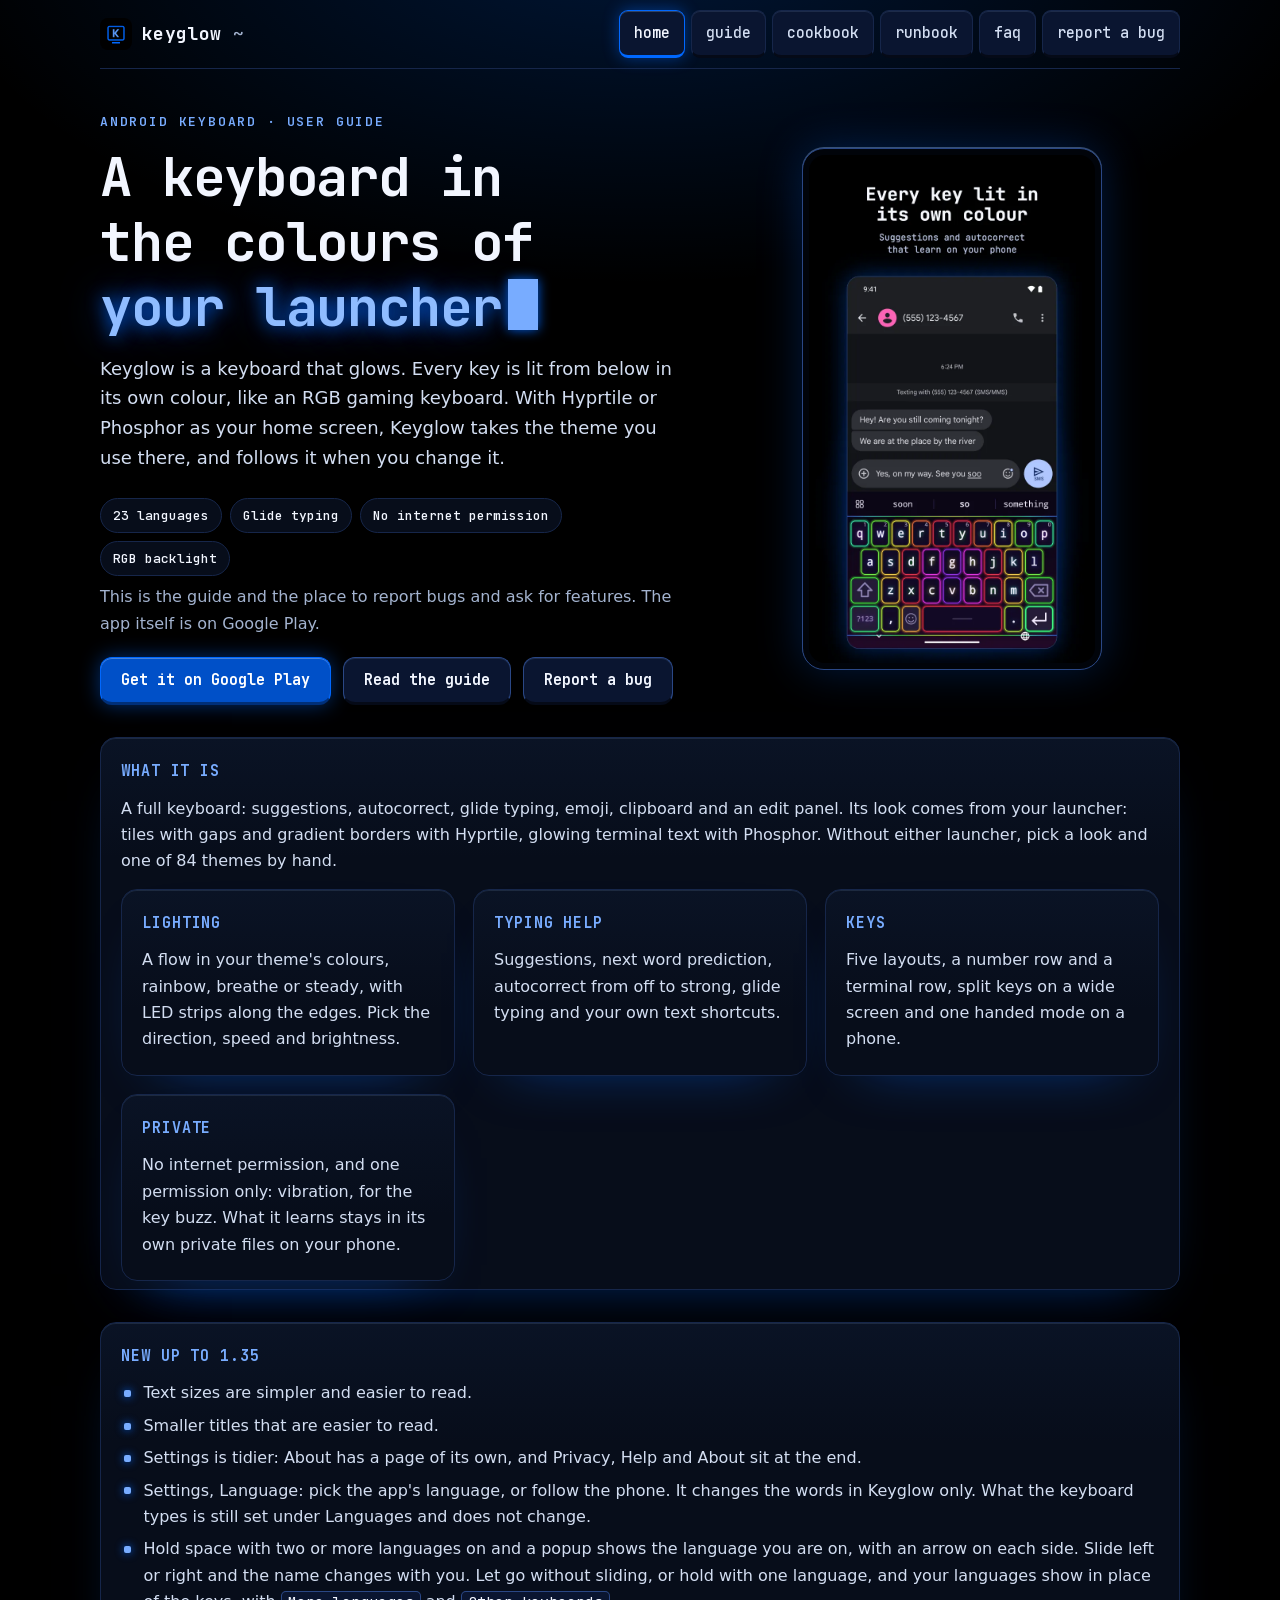
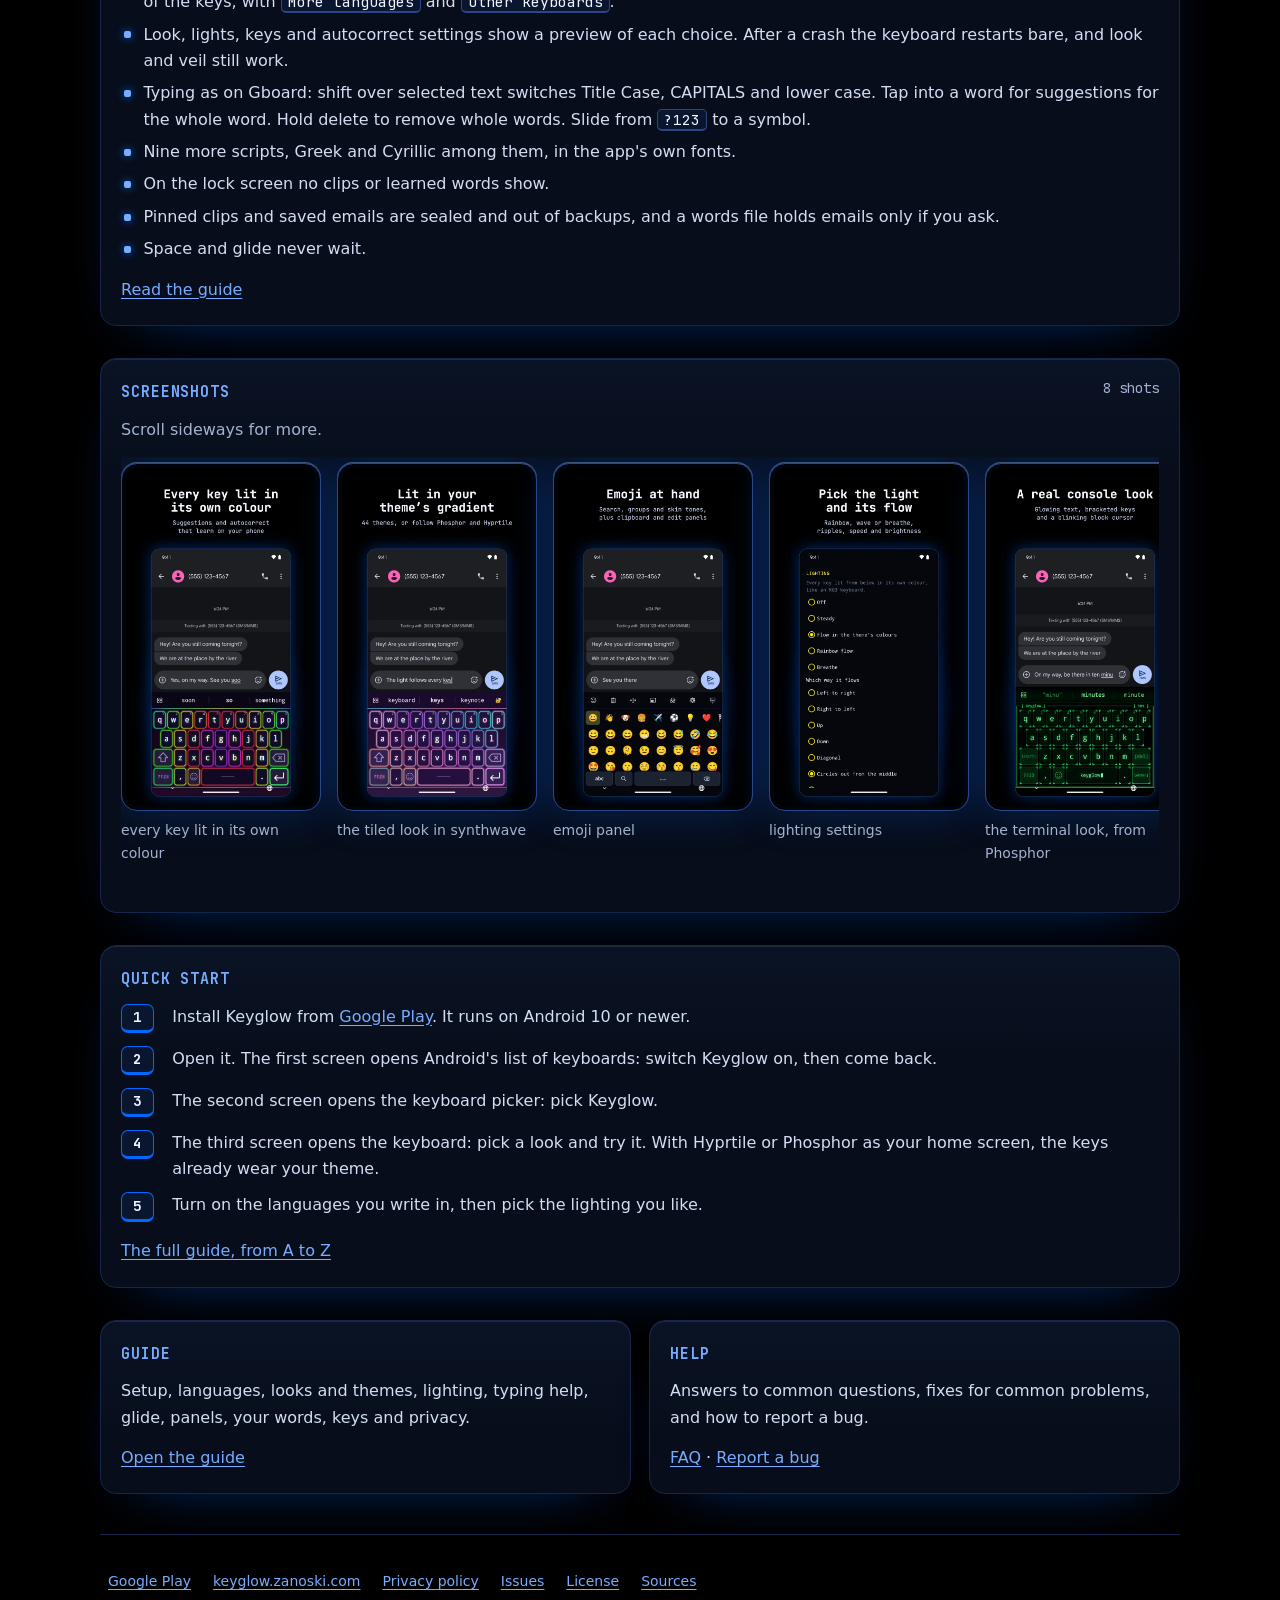
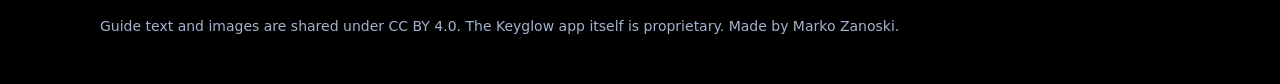
==== commit 4b3d8ddc: "Guide: new up to 1.35, simpler text sizes" ====
--- a/docs/index.html
+++ b/docs/index.html
@@ -55,8 +55,9 @@
 </div></div>
 </section>
 
-<section class="box" id="new" aria-labelledby="new-h"><h2 class="tag" id="new-h">new up to 1.34</h2>
+<section class="box" id="new" aria-labelledby="new-h"><h2 class="tag" id="new-h">new up to 1.35</h2>
 <ul class="term">
+  <li>Text sizes are simpler and easier to read.</li>
   <li>Smaller titles that are easier to read.</li>
   <li>Settings is tidier: About has a page of its own, and Privacy, Help and About sit at the end.</li>
   <li>Settings, Language: pick the app's language, or follow the phone. It changes the words in Keyglow only. What the keyboard types is still set under Languages and does not change.</li>
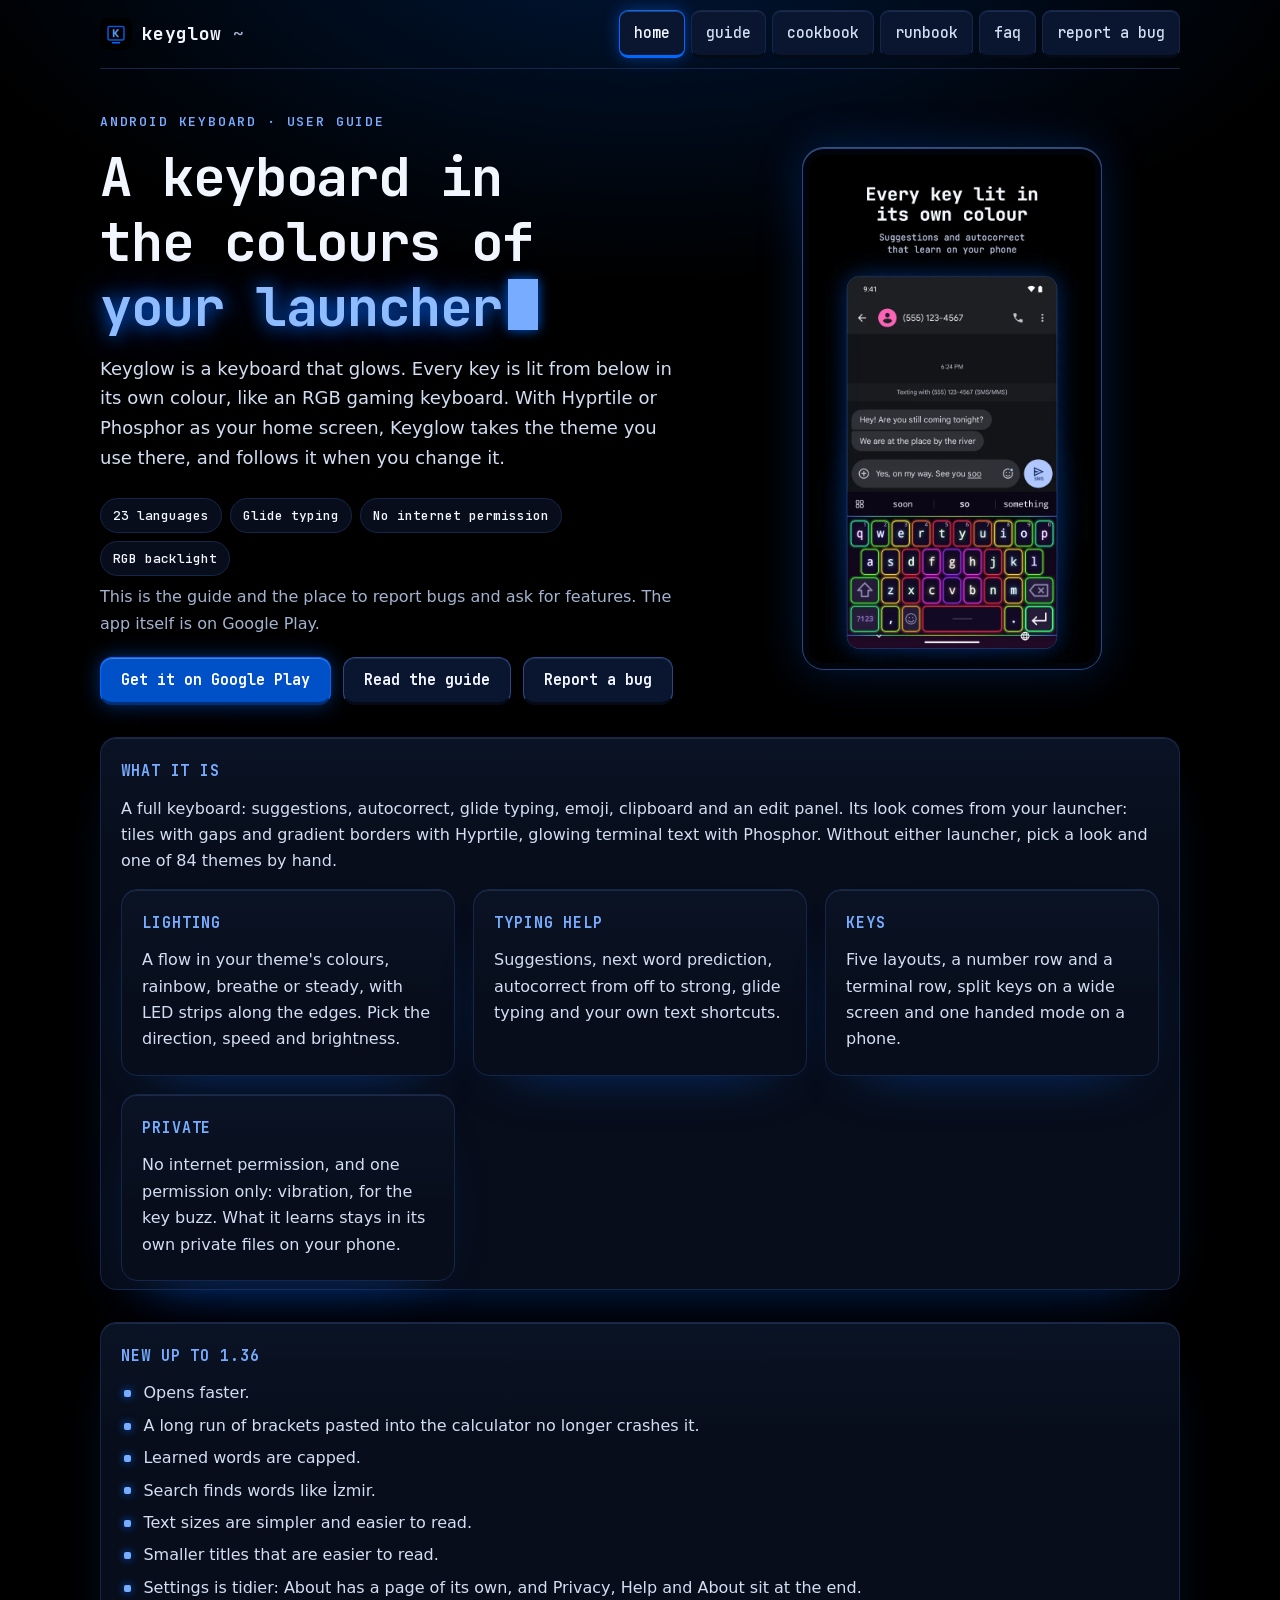
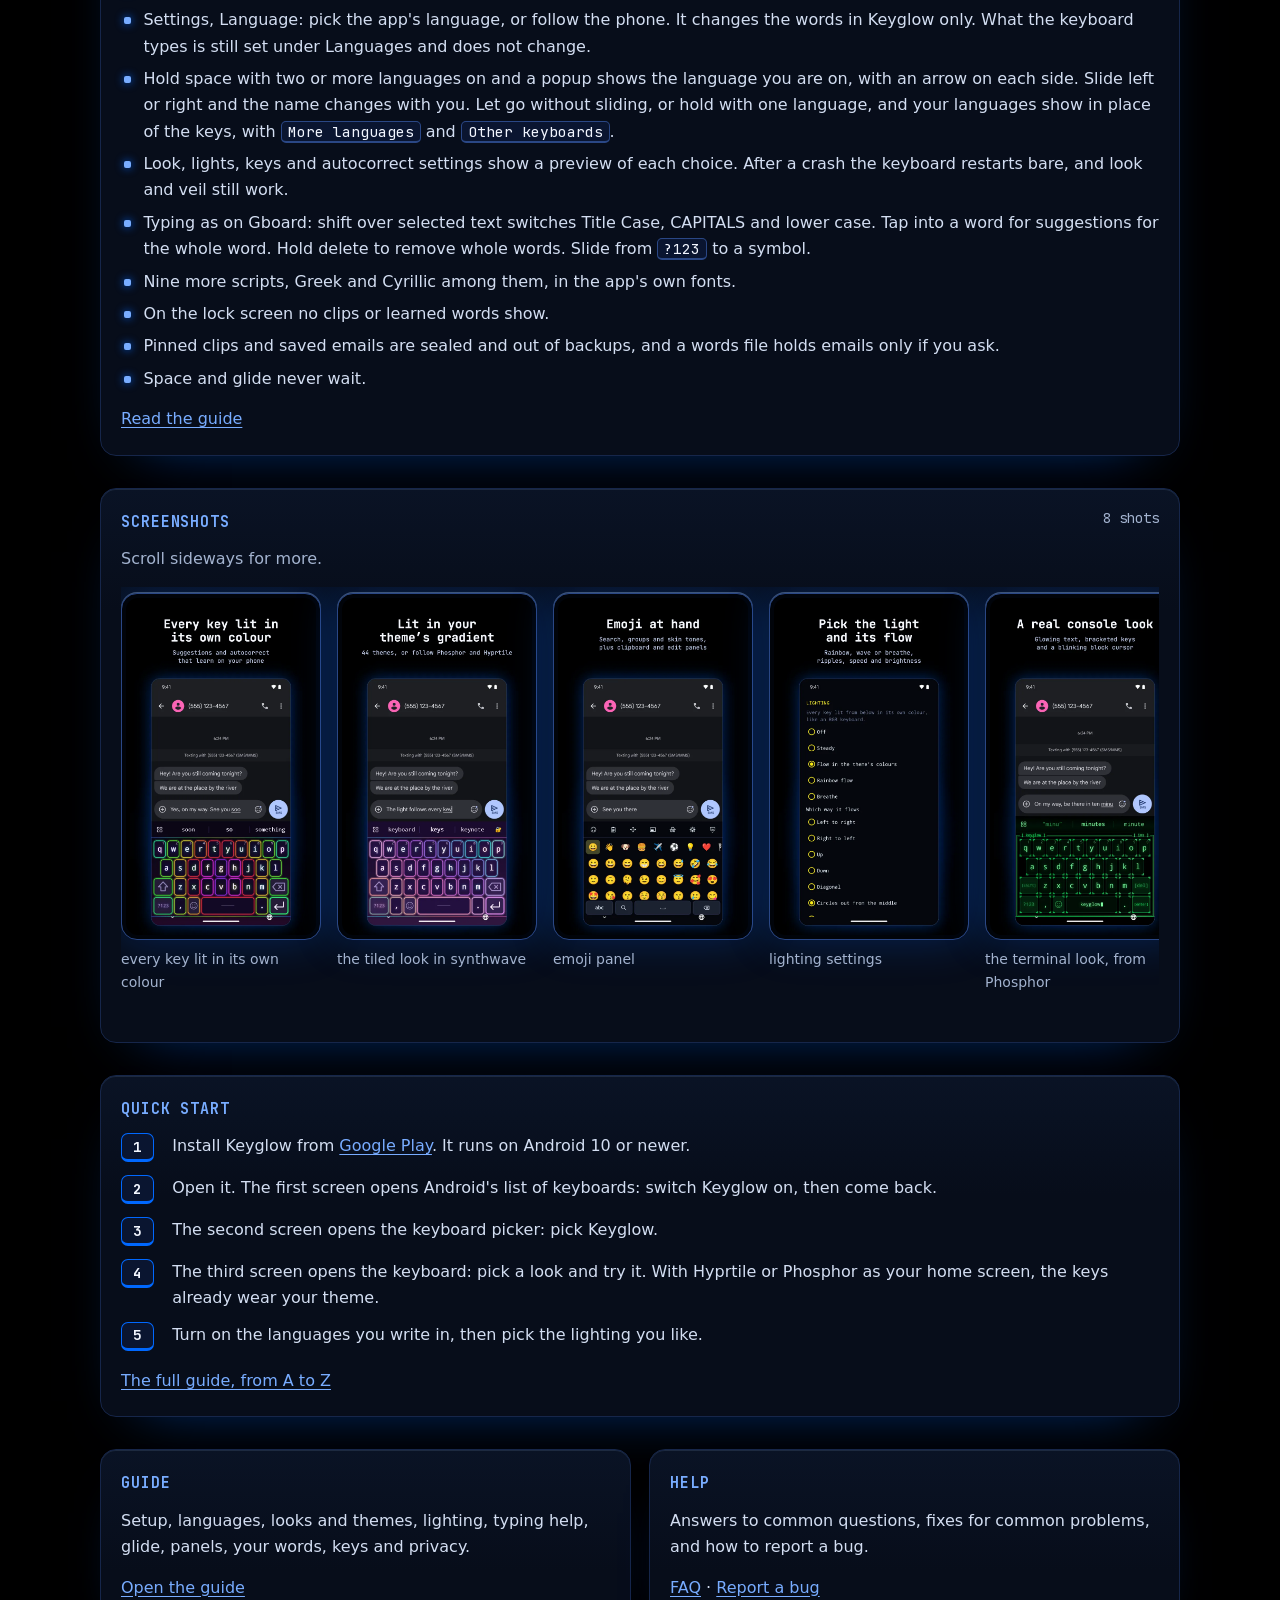
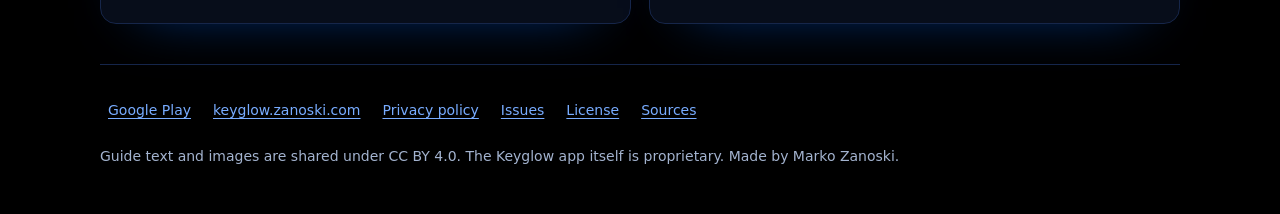
==== commit 451144c6: "Guide: new up to 1.36 (faster open, calculator bracket crash fixed, learned words capped, search fin" ====
--- a/docs/index.html
+++ b/docs/index.html
@@ -55,8 +55,12 @@
 </div></div>
 </section>
 
-<section class="box" id="new" aria-labelledby="new-h"><h2 class="tag" id="new-h">new up to 1.35</h2>
+<section class="box" id="new" aria-labelledby="new-h"><h2 class="tag" id="new-h">new up to 1.36</h2>
 <ul class="term">
+  <li>Opens faster.</li>
+  <li>A long run of brackets pasted into the calculator no longer crashes it.</li>
+  <li>Learned words are capped.</li>
+  <li>Search finds words like İzmir.</li>
   <li>Text sizes are simpler and easier to read.</li>
   <li>Smaller titles that are easier to read.</li>
   <li>Settings is tidier: About has a page of its own, and Privacy, Help and About sit at the end.</li>
